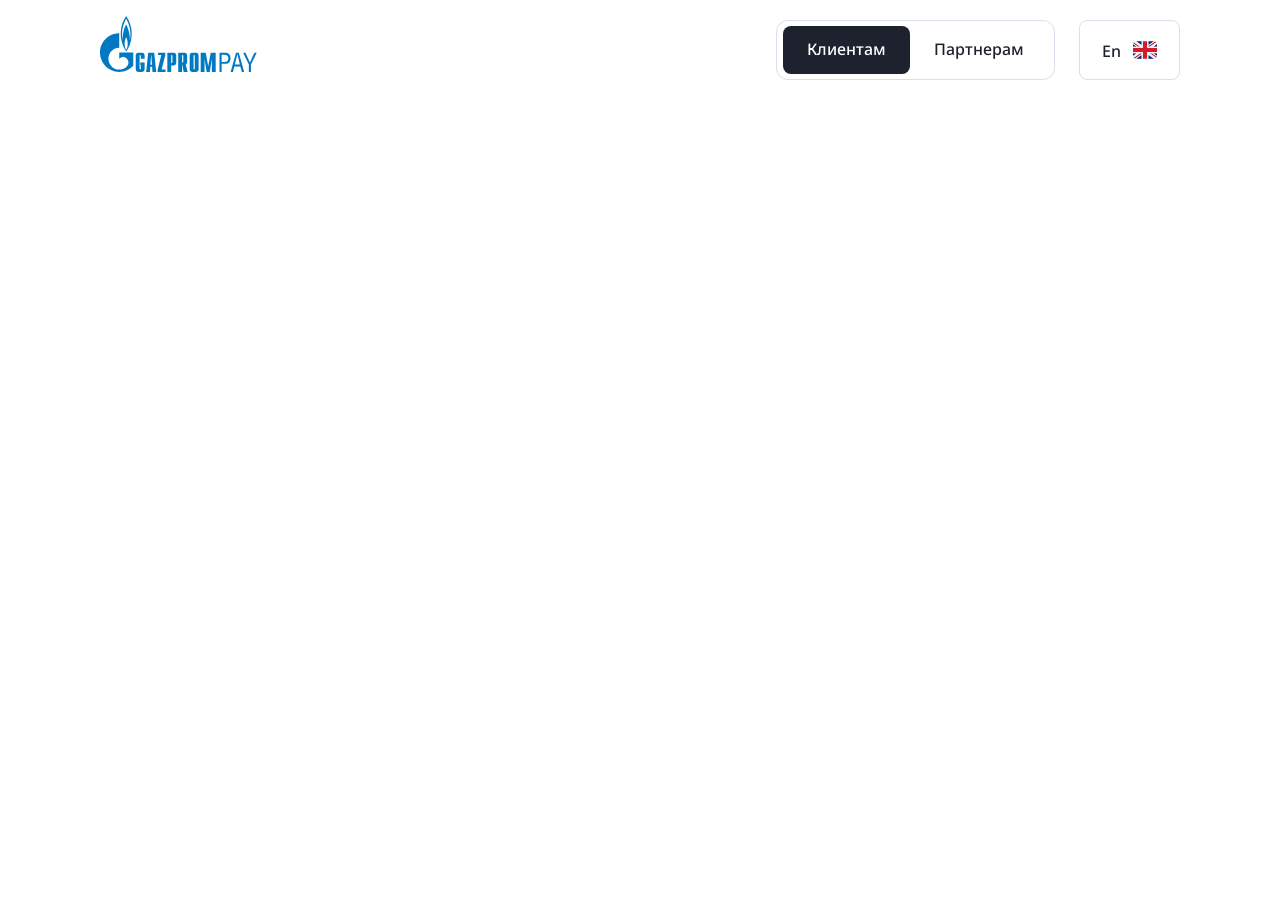
==== index.html @ 452b6adc "Добавлена страница index.html" ====
<!DOCTYPE html>
<html lang="ru">

<head>
  <meta charset="UTF-8">
  <meta name="viewport" content="width=device-width, initial-scale=1.0">
  <meta http-equiv="X-UA-Compatible" content="ie=edge">
  <link rel="stylesheet" href="css/style.css">
  <title>Страница перехода</title>
</head>
<body>
  <header class="header">
    <div class="container">
      <div class="header__wrapper">
        <a class="header__logo-link" href="#" aria-label="Ссылка на главную страницу">
          <svg width="157" height="68" viewBox="0 0 157 68" fill="none" xmlns="http://www.w3.org/2000/svg">
            <path
              d="M121.624 55.9659H119.508V36.8105H124.792C128.254 36.8105 130.529 38.4332 130.529 42.2121C130.529 46.681 127.835 47.8524 124.396 47.8524H121.62V55.9696L121.624 55.9659ZM121.624 45.935H123.684C126.59 45.935 128.335 45.4836 128.335 42.2084C128.335 39.4964 126.827 38.7242 124.292 38.7242H121.624V45.935Z"
              fill="#0079C2" />
            <path
              d="M136.031 36.8105H138.833L144.173 55.9659H141.846L140.341 50.4599H134.341L132.941 55.9659H130.613L136.031 36.8105ZM137.406 38.3549H137.354L134.845 48.5462H139.867L137.41 38.3549H137.406Z"
              fill="#0079C2" />
            <path
              d="M145.47 36.8105L149.91 46.4125L154.375 36.8105H156.702L150.966 48.5425V55.9659H148.853V48.5425L143.143 36.8105H145.47Z"
              fill="#0079C2" />
            <path
              d="M30.74 10.113C29.5616 4.9166 26.6043 0.690114 26.1966 0C25.5555 0.96989 23.1949 4.70024 21.9979 8.84092C20.6897 13.4554 20.497 17.5513 20.9491 21.5838C21.3975 25.6163 23.0911 29.757 23.0911 29.757C23.9916 31.9355 25.3406 34.2632 26.2189 35.4085C27.5048 33.7261 30.4621 28.7013 31.3812 22.1433C31.8926 18.4988 31.9148 15.3093 30.74 10.1092V10.113ZM26.1966 34.114C25.6185 33.0136 24.718 30.9208 24.6328 27.6866C24.6105 24.5606 25.852 21.8859 26.2152 21.3264C26.5376 21.8859 27.6086 24.2174 27.7346 27.4069C27.8198 30.5329 26.7933 32.9912 26.1929 34.114H26.1966ZM30.3917 18.9315C30.3472 20.9123 30.1137 23.0051 29.8136 24.2584C29.921 22.1023 29.6653 19.0621 29.1725 16.6896C28.6796 14.3171 27.2862 10.3517 26.1744 8.51638C25.1479 10.2622 23.8805 13.6941 23.2171 16.6672C22.5501 19.644 22.5315 23.2438 22.5315 24.3256C22.3574 23.4154 21.9127 20.17 22.0387 16.9059C22.1424 14.2126 22.765 11.4484 23.1097 10.1764C24.4141 5.92752 25.8965 3.21183 26.1744 2.77911C26.4523 3.21183 28.3164 6.55422 29.2836 10.0682C30.2435 13.5822 30.4399 16.947 30.3954 18.9315"
              fill="#0079C2" />
            <path
              d="M28.198 36.6209H19.2335V42.679C19.2335 42.679 19.2483 42.6603 19.2557 42.6529C21.3681 40.5266 24.7923 40.5266 26.9083 42.6529C29.0207 44.7792 29.0207 48.2297 26.9083 50.356C26.9009 50.3635 26.8898 50.371 26.8824 50.3821C26.8824 50.3821 26.8602 50.4008 26.8527 50.412C24.7478 52.5196 21.9943 53.5716 19.2409 53.5716C16.4874 53.5716 13.708 52.5084 11.5994 50.3859C7.88239 46.6443 7.44139 40.8511 10.2764 36.6209C10.6581 36.0502 11.0991 35.5055 11.5994 35.0019C13.708 32.8794 16.4763 31.8162 19.2409 31.8162V17.2529C8.61245 17.2529 0 25.926 0 36.6246C0 47.3233 8.61615 55.9926 19.2409 55.9926C24.7812 55.9926 29.773 53.635 33.2861 49.8599V36.6209H28.2091H28.198Z"
              fill="#0079C2" />
            <path
              d="M44.6378 52.5388C44.6378 53.893 44.4711 55.9969 41.7806 55.9969H38.5936C35.8994 55.9969 35.7363 53.893 35.7363 52.5388V40.0869C35.7363 38.7328 35.8994 36.6289 38.5936 36.6289H41.7806C44.4748 36.6289 44.6378 38.7328 44.6378 40.0869V42.825H40.7911V39.6654C40.7911 39.3334 40.5428 39.0275 40.1871 39.0275C39.9684 39.0275 39.583 39.1655 39.583 39.6654V52.8746C39.583 53.3707 39.9684 53.5125 40.1871 53.5125C40.5428 53.5125 40.7911 53.2066 40.7911 52.8746V48.6332H40.213V46.5031H44.6378V52.5351V52.5388Z"
              fill="#0079C2" />
            <path
              d="M50.4373 48.719L51.097 39.0387H51.3156L51.9753 48.719H50.4373ZM46.1756 55.9969H49.9407L50.2965 50.849H52.1087L52.4681 55.9969H56.2333L54.2247 36.6289H48.1768L46.1719 55.9969H46.1756Z"
              fill="#0079C2" />
            <path
              d="M57.666 53.5608L61.3496 39.0385H58.0514V36.625H65.3075V39.0348L61.6239 53.5123H65.5299V55.9967H57.666V53.5608Z"
              fill="#0079C2" />
            <path
              d="M71.194 46.9947V39.0304H71.6905C72.1019 39.0304 72.4058 39.3886 72.4058 40.0003V46.0286C72.4058 46.6366 72.1056 46.9985 71.6905 46.9985H71.194V46.9947ZM67.3436 55.9961H71.194V49.412H73.3915C76.0857 49.412 76.2488 47.3081 76.2488 45.954V40.0899C76.2488 38.732 76.0857 36.6318 73.3915 36.6318H67.3398V55.9998L67.3436 55.9961Z"
              fill="#0079C2" />
            <path
              d="M82.0809 46.4134V39.0273H82.5775C82.9888 39.0273 83.2927 39.3855 83.2927 39.9972V45.4473C83.2927 46.0553 82.9888 46.4134 82.5775 46.4134H82.0809ZM87.6323 55.9967L85.7349 48.4427C87.1097 47.8907 87.1357 46.6149 87.1357 46.0889V40.083C87.1357 38.7252 86.9726 36.625 84.2784 36.625H78.2305V55.993H82.0772V48.827H82.3514L83.6707 55.993H87.6286L87.6323 55.9967Z"
              fill="#0079C2" />
            <path
              d="M94.7655 52.8744C94.7655 53.2064 94.5173 53.5086 94.1615 53.5086C93.9429 53.5086 93.5574 53.3705 93.5574 52.8744V39.6652C93.5574 39.1654 93.9429 39.0273 94.1615 39.0273C94.5173 39.0273 94.7655 39.3332 94.7655 39.6652V52.8744ZM89.707 52.5349C89.707 53.8891 89.8738 55.993 92.568 55.993H95.755C98.4492 55.993 98.6123 53.8891 98.6123 52.5349V40.083C98.6123 38.7289 98.4492 36.625 95.755 36.625H92.568C89.8738 36.625 89.707 38.7289 89.707 40.083V52.5349Z"
              fill="#0079C2" />
            <path
              d="M110.693 36.625H115.696V55.9967H111.85V43.847H111.712L109.734 55.9967H106.654L104.675 43.847H104.538V55.9967H100.688V36.625H105.69L108.192 50.2408L110.693 36.625Z"
              fill="#0079C2" />
          </svg>
        </a>
        <div class="header__links">
          <a class="btn" href="./clients.html">
            Клиентам
          </a>
          <a class="btn btn--white" href="./parters.html">
            Партнерам
          </a>
        </div>
        <a class="btn btn--white header__btn" href="#" aria-label="Ссылка на английскую версию сайта">
            <span class="header__btn-text">En</span>
            <svg width="24" height="24" viewBox="0 0 24 24" fill="none" xmlns="http://www.w3.org/2000/svg">
  <path
    d="M0 6.03937V8.66671H3.752L0 6.03937ZM3.10933 20.6667H8.66667V16.7754L3.10933 20.6667ZM15.3333 16.776V20.6667H20.89L15.3333 16.776ZM0 15.3334V17.9607L3.75333 15.3334H0ZM20.8913 3.33337H15.3333V7.22471L20.8913 3.33337ZM24 17.9614V15.3334H20.246L24 17.9614ZM24 8.66671V6.03937L20.2473 8.66671H24ZM8.66667 3.33337H3.10933L8.66667 7.22471V3.33337Z"
    fill="#00247D" />
  <path
    d="M16.76 15.3334L23.2347 19.8674C23.5509 19.5416 23.7781 19.1401 23.8947 18.7014L19.0847 15.3334H16.76ZM8.66667 15.3334H7.23934L0.765342 19.8667C1.11268 20.22 1.55801 20.4727 2.05734 20.59L8.66667 15.962V15.3334ZM15.3333 8.6667H16.7607L23.2347 4.13337C22.8814 3.77488 22.4336 3.52405 21.9433 3.41003L15.3333 8.03803V8.6667ZM7.23934 8.6667L0.765342 4.13337C0.449311 4.45935 0.221885 4.86073 0.104675 5.29937L4.91468 8.6667H7.23934Z"
    fill="#CF1B2B" />
  <path
    d="M24 14H14V20.6667H15.3333V16.776L20.89 20.6667H21.3333C21.6875 20.6668 22.0381 20.5961 22.3646 20.4588C22.6911 20.3216 22.9869 20.1205 23.2347 19.8674L16.76 15.3334H19.0847L23.8947 18.7014C23.9567 18.4767 24 18.244 24 18V17.9614L20.246 15.3334H24V14ZM0 14V15.3334H3.75333L0 17.9607V18C0 18.7274 0.292667 19.3854 0.765333 19.8667L7.23933 15.3334H8.66667V15.962L2.05733 20.5894C2.25333 20.636 2.456 20.6667 2.66667 20.6667H3.10933L8.66667 16.7754V20.6667H10V14H0ZM24 6.00004C24.0004 5.30136 23.7254 4.63068 23.2347 4.13337L16.7607 8.66671H15.3333V8.03804L21.9433 3.41004C21.7436 3.36106 21.5389 3.33533 21.3333 3.33337H20.8913L15.3333 7.22471V3.33337H14V10H24V8.66671H20.2473L24 6.03937V6.00004ZM8.66667 3.33337V7.22471L3.10933 3.33337H2.66667C2.31242 3.33322 1.96171 3.40392 1.63519 3.5413C1.30866 3.67869 1.01291 3.88 0.765333 4.13337L7.23933 8.66671H4.91467L0.104667 5.29937C0.0385201 5.52718 0.00331561 5.76285 0 6.00004L0 6.03937L3.752 8.66671H0V10H10V3.33337H8.66667Z"
    fill="#EEEEEE" />
  <path d="M14 10V3.33337H10V10H0V14H10V20.6667H14V14H24V10H14Z" fill="#CF1B2B" />
          </svg>
        </a>
      </div>
    </div>
  </header>
</body>
</html>
---- css/style.css ----
/* Global */
/* ------------------------------------ */
@import "global/fonts.css";
@import "global/reboot.css";
@import "global/container.css";
@import "global/visually-hidden.css";

/* Blocks */
/* ------------------------------------ */
@import "blocks/btn.css";
@import "blocks/header.css";
@import "blocks/hero.css";
@import "blocks/advantages.css";
@import "blocks/card-advantages.css";
@import "blocks/footer.css";
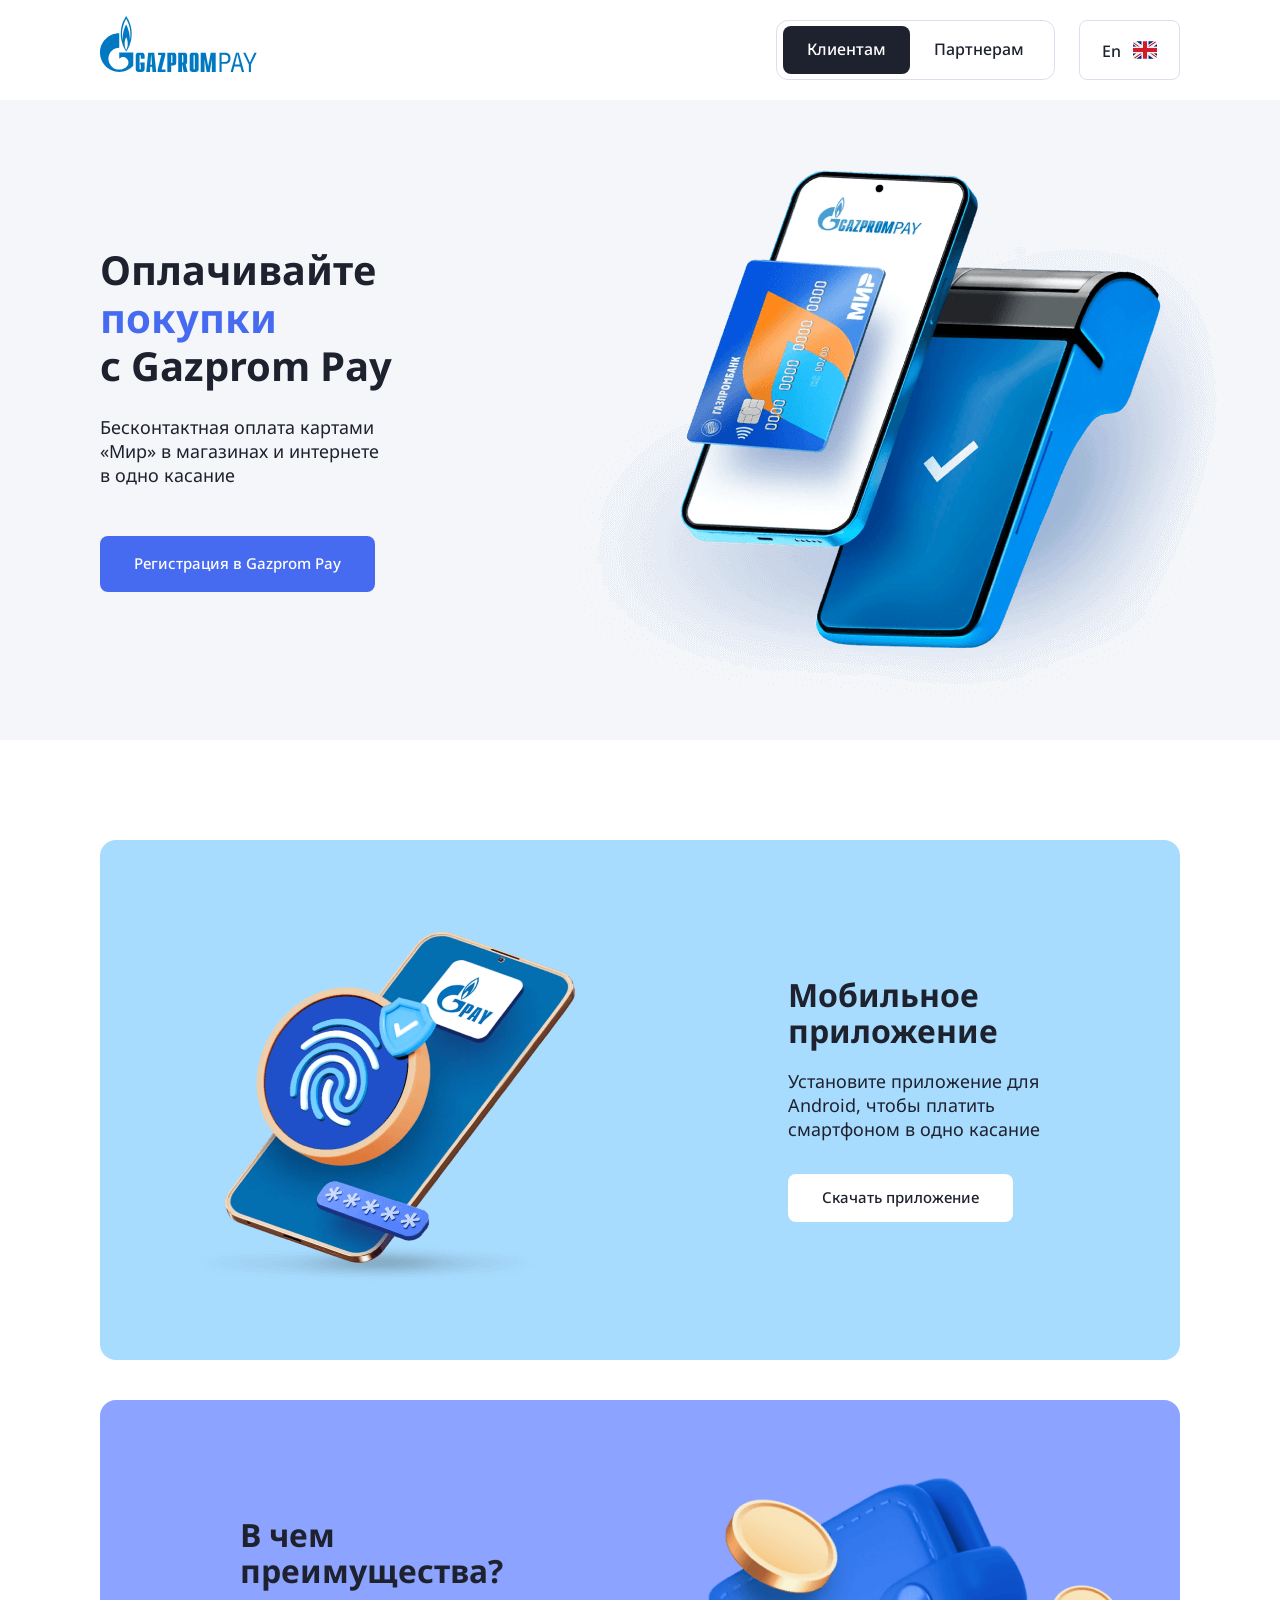
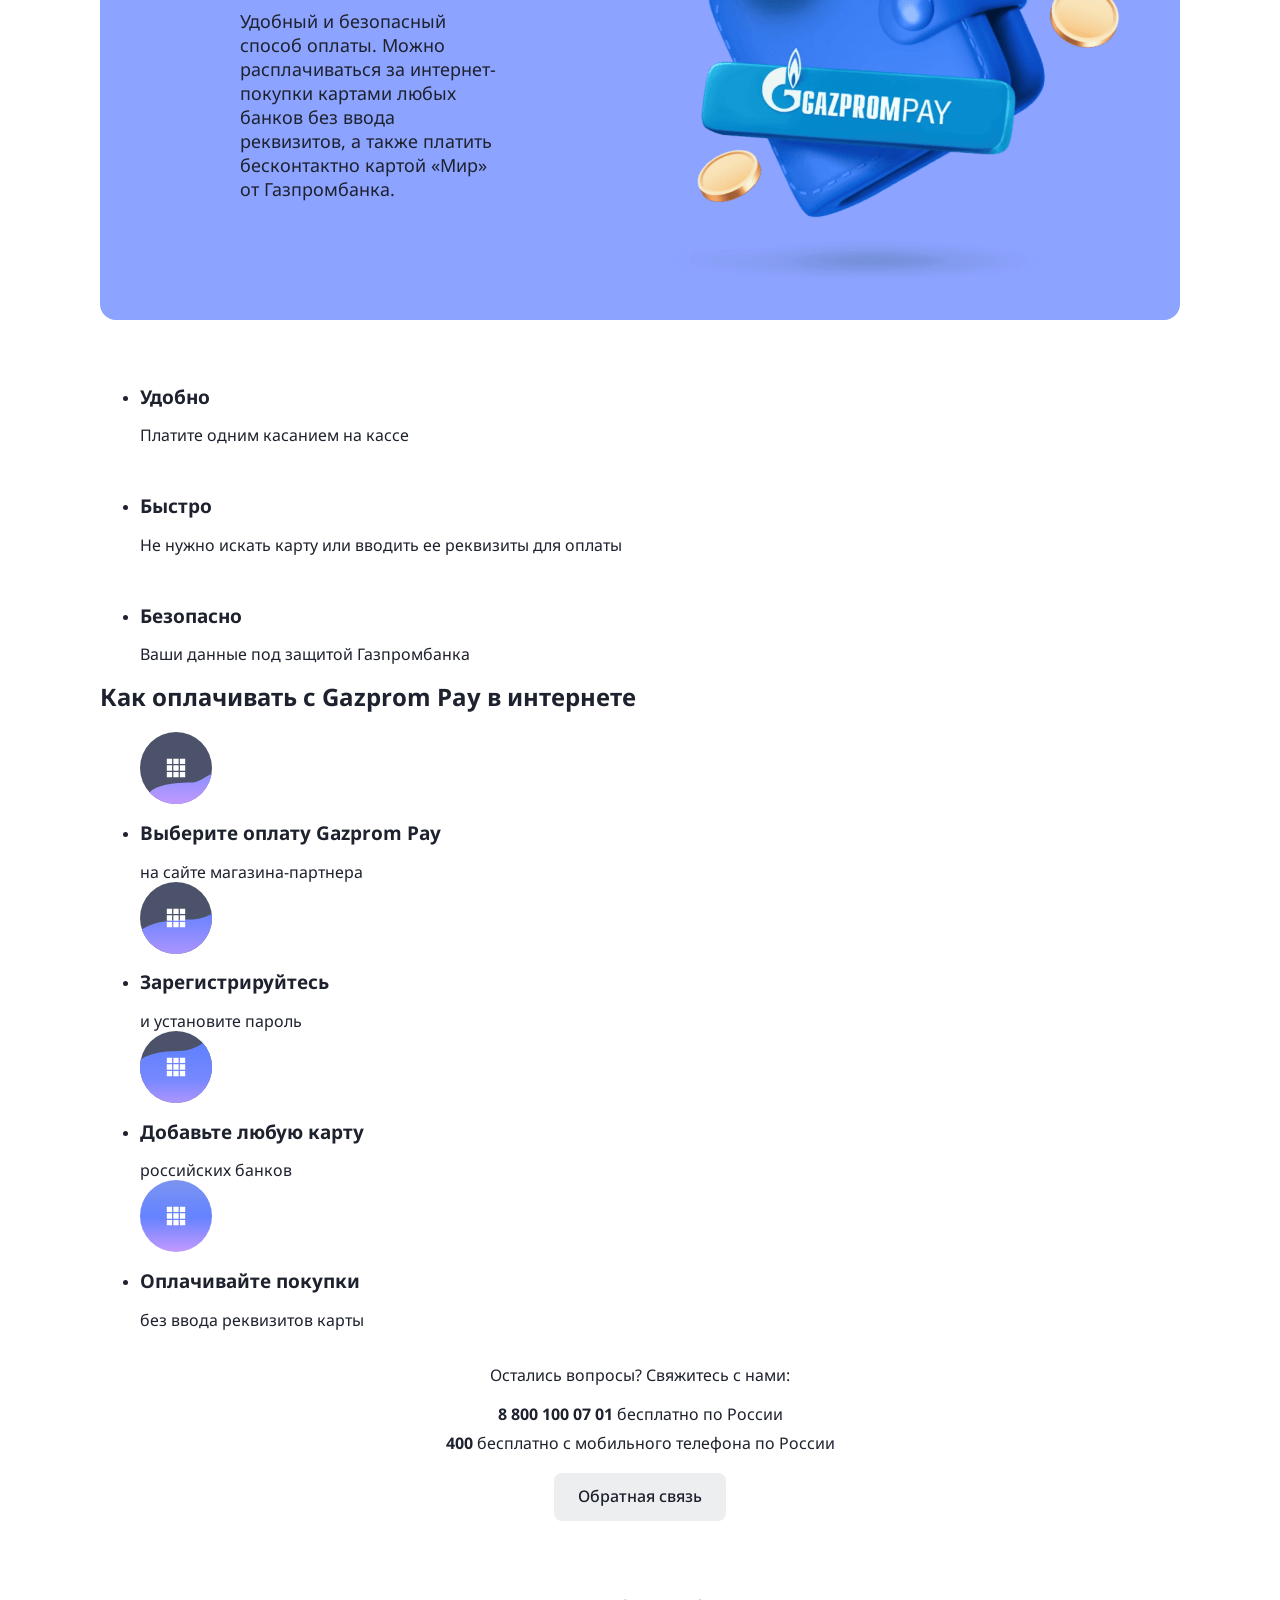
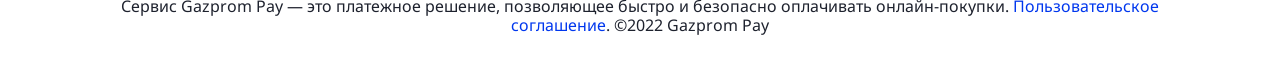
==== commit 8cf0746a: "Переименован clients в index временно. добавлена размертка блоков привелегии и оплата" ====
--- a/index.html
+++ b/index.html
@@ -1,82 +1,245 @@
-<!DOCTYPE html>
-<html lang="ru">
-
-<head>
-  <meta charset="UTF-8">
-  <meta name="viewport" content="width=device-width, initial-scale=1.0">
-  <meta http-equiv="X-UA-Compatible" content="ie=edge">
-  <link rel="stylesheet" href="css/style.css">
-  <title>Страница перехода</title>
-</head>
-<body>
-  <header class="header">
-    <div class="container">
-      <div class="header__wrapper">
-        <a class="header__logo-link" href="#" aria-label="Ссылка на главную страницу">
-          <svg width="157" height="68" viewBox="0 0 157 68" fill="none" xmlns="http://www.w3.org/2000/svg">
-            <path
-              d="M121.624 55.9659H119.508V36.8105H124.792C128.254 36.8105 130.529 38.4332 130.529 42.2121C130.529 46.681 127.835 47.8524 124.396 47.8524H121.62V55.9696L121.624 55.9659ZM121.624 45.935H123.684C126.59 45.935 128.335 45.4836 128.335 42.2084C128.335 39.4964 126.827 38.7242 124.292 38.7242H121.624V45.935Z"
-              fill="#0079C2" />
-            <path
-              d="M136.031 36.8105H138.833L144.173 55.9659H141.846L140.341 50.4599H134.341L132.941 55.9659H130.613L136.031 36.8105ZM137.406 38.3549H137.354L134.845 48.5462H139.867L137.41 38.3549H137.406Z"
-              fill="#0079C2" />
-            <path
-              d="M145.47 36.8105L149.91 46.4125L154.375 36.8105H156.702L150.966 48.5425V55.9659H148.853V48.5425L143.143 36.8105H145.47Z"
-              fill="#0079C2" />
-            <path
-              d="M30.74 10.113C29.5616 4.9166 26.6043 0.690114 26.1966 0C25.5555 0.96989 23.1949 4.70024 21.9979 8.84092C20.6897 13.4554 20.497 17.5513 20.9491 21.5838C21.3975 25.6163 23.0911 29.757 23.0911 29.757C23.9916 31.9355 25.3406 34.2632 26.2189 35.4085C27.5048 33.7261 30.4621 28.7013 31.3812 22.1433C31.8926 18.4988 31.9148 15.3093 30.74 10.1092V10.113ZM26.1966 34.114C25.6185 33.0136 24.718 30.9208 24.6328 27.6866C24.6105 24.5606 25.852 21.8859 26.2152 21.3264C26.5376 21.8859 27.6086 24.2174 27.7346 27.4069C27.8198 30.5329 26.7933 32.9912 26.1929 34.114H26.1966ZM30.3917 18.9315C30.3472 20.9123 30.1137 23.0051 29.8136 24.2584C29.921 22.1023 29.6653 19.0621 29.1725 16.6896C28.6796 14.3171 27.2862 10.3517 26.1744 8.51638C25.1479 10.2622 23.8805 13.6941 23.2171 16.6672C22.5501 19.644 22.5315 23.2438 22.5315 24.3256C22.3574 23.4154 21.9127 20.17 22.0387 16.9059C22.1424 14.2126 22.765 11.4484 23.1097 10.1764C24.4141 5.92752 25.8965 3.21183 26.1744 2.77911C26.4523 3.21183 28.3164 6.55422 29.2836 10.0682C30.2435 13.5822 30.4399 16.947 30.3954 18.9315"
-              fill="#0079C2" />
-            <path
-              d="M28.198 36.6209H19.2335V42.679C19.2335 42.679 19.2483 42.6603 19.2557 42.6529C21.3681 40.5266 24.7923 40.5266 26.9083 42.6529C29.0207 44.7792 29.0207 48.2297 26.9083 50.356C26.9009 50.3635 26.8898 50.371 26.8824 50.3821C26.8824 50.3821 26.8602 50.4008 26.8527 50.412C24.7478 52.5196 21.9943 53.5716 19.2409 53.5716C16.4874 53.5716 13.708 52.5084 11.5994 50.3859C7.88239 46.6443 7.44139 40.8511 10.2764 36.6209C10.6581 36.0502 11.0991 35.5055 11.5994 35.0019C13.708 32.8794 16.4763 31.8162 19.2409 31.8162V17.2529C8.61245 17.2529 0 25.926 0 36.6246C0 47.3233 8.61615 55.9926 19.2409 55.9926C24.7812 55.9926 29.773 53.635 33.2861 49.8599V36.6209H28.2091H28.198Z"
-              fill="#0079C2" />
-            <path
-              d="M44.6378 52.5388C44.6378 53.893 44.4711 55.9969 41.7806 55.9969H38.5936C35.8994 55.9969 35.7363 53.893 35.7363 52.5388V40.0869C35.7363 38.7328 35.8994 36.6289 38.5936 36.6289H41.7806C44.4748 36.6289 44.6378 38.7328 44.6378 40.0869V42.825H40.7911V39.6654C40.7911 39.3334 40.5428 39.0275 40.1871 39.0275C39.9684 39.0275 39.583 39.1655 39.583 39.6654V52.8746C39.583 53.3707 39.9684 53.5125 40.1871 53.5125C40.5428 53.5125 40.7911 53.2066 40.7911 52.8746V48.6332H40.213V46.5031H44.6378V52.5351V52.5388Z"
-              fill="#0079C2" />
-            <path
-              d="M50.4373 48.719L51.097 39.0387H51.3156L51.9753 48.719H50.4373ZM46.1756 55.9969H49.9407L50.2965 50.849H52.1087L52.4681 55.9969H56.2333L54.2247 36.6289H48.1768L46.1719 55.9969H46.1756Z"
-              fill="#0079C2" />
-            <path
-              d="M57.666 53.5608L61.3496 39.0385H58.0514V36.625H65.3075V39.0348L61.6239 53.5123H65.5299V55.9967H57.666V53.5608Z"
-              fill="#0079C2" />
-            <path
-              d="M71.194 46.9947V39.0304H71.6905C72.1019 39.0304 72.4058 39.3886 72.4058 40.0003V46.0286C72.4058 46.6366 72.1056 46.9985 71.6905 46.9985H71.194V46.9947ZM67.3436 55.9961H71.194V49.412H73.3915C76.0857 49.412 76.2488 47.3081 76.2488 45.954V40.0899C76.2488 38.732 76.0857 36.6318 73.3915 36.6318H67.3398V55.9998L67.3436 55.9961Z"
-              fill="#0079C2" />
-            <path
-              d="M82.0809 46.4134V39.0273H82.5775C82.9888 39.0273 83.2927 39.3855 83.2927 39.9972V45.4473C83.2927 46.0553 82.9888 46.4134 82.5775 46.4134H82.0809ZM87.6323 55.9967L85.7349 48.4427C87.1097 47.8907 87.1357 46.6149 87.1357 46.0889V40.083C87.1357 38.7252 86.9726 36.625 84.2784 36.625H78.2305V55.993H82.0772V48.827H82.3514L83.6707 55.993H87.6286L87.6323 55.9967Z"
-              fill="#0079C2" />
-            <path
-              d="M94.7655 52.8744C94.7655 53.2064 94.5173 53.5086 94.1615 53.5086C93.9429 53.5086 93.5574 53.3705 93.5574 52.8744V39.6652C93.5574 39.1654 93.9429 39.0273 94.1615 39.0273C94.5173 39.0273 94.7655 39.3332 94.7655 39.6652V52.8744ZM89.707 52.5349C89.707 53.8891 89.8738 55.993 92.568 55.993H95.755C98.4492 55.993 98.6123 53.8891 98.6123 52.5349V40.083C98.6123 38.7289 98.4492 36.625 95.755 36.625H92.568C89.8738 36.625 89.707 38.7289 89.707 40.083V52.5349Z"
-              fill="#0079C2" />
-            <path
-              d="M110.693 36.625H115.696V55.9967H111.85V43.847H111.712L109.734 55.9967H106.654L104.675 43.847H104.538V55.9967H100.688V36.625H105.69L108.192 50.2408L110.693 36.625Z"
-              fill="#0079C2" />
-          </svg>
-        </a>
-        <div class="header__links">
-          <a class="btn" href="./clients.html">
-            Клиентам
-          </a>
-          <a class="btn btn--white" href="./parters.html">
-            Партнерам
-          </a>
-        </div>
-        <a class="btn btn--white header__btn" href="#" aria-label="Ссылка на английскую версию сайта">
-            <span class="header__btn-text">En</span>
-            <svg width="24" height="24" viewBox="0 0 24 24" fill="none" xmlns="http://www.w3.org/2000/svg">
-  <path
-    d="M0 6.03937V8.66671H3.752L0 6.03937ZM3.10933 20.6667H8.66667V16.7754L3.10933 20.6667ZM15.3333 16.776V20.6667H20.89L15.3333 16.776ZM0 15.3334V17.9607L3.75333 15.3334H0ZM20.8913 3.33337H15.3333V7.22471L20.8913 3.33337ZM24 17.9614V15.3334H20.246L24 17.9614ZM24 8.66671V6.03937L20.2473 8.66671H24ZM8.66667 3.33337H3.10933L8.66667 7.22471V3.33337Z"
-    fill="#00247D" />
-  <path
-    d="M16.76 15.3334L23.2347 19.8674C23.5509 19.5416 23.7781 19.1401 23.8947 18.7014L19.0847 15.3334H16.76ZM8.66667 15.3334H7.23934L0.765342 19.8667C1.11268 20.22 1.55801 20.4727 2.05734 20.59L8.66667 15.962V15.3334ZM15.3333 8.6667H16.7607L23.2347 4.13337C22.8814 3.77488 22.4336 3.52405 21.9433 3.41003L15.3333 8.03803V8.6667ZM7.23934 8.6667L0.765342 4.13337C0.449311 4.45935 0.221885 4.86073 0.104675 5.29937L4.91468 8.6667H7.23934Z"
-    fill="#CF1B2B" />
-  <path
-    d="M24 14H14V20.6667H15.3333V16.776L20.89 20.6667H21.3333C21.6875 20.6668 22.0381 20.5961 22.3646 20.4588C22.6911 20.3216 22.9869 20.1205 23.2347 19.8674L16.76 15.3334H19.0847L23.8947 18.7014C23.9567 18.4767 24 18.244 24 18V17.9614L20.246 15.3334H24V14ZM0 14V15.3334H3.75333L0 17.9607V18C0 18.7274 0.292667 19.3854 0.765333 19.8667L7.23933 15.3334H8.66667V15.962L2.05733 20.5894C2.25333 20.636 2.456 20.6667 2.66667 20.6667H3.10933L8.66667 16.7754V20.6667H10V14H0ZM24 6.00004C24.0004 5.30136 23.7254 4.63068 23.2347 4.13337L16.7607 8.66671H15.3333V8.03804L21.9433 3.41004C21.7436 3.36106 21.5389 3.33533 21.3333 3.33337H20.8913L15.3333 7.22471V3.33337H14V10H24V8.66671H20.2473L24 6.03937V6.00004ZM8.66667 3.33337V7.22471L3.10933 3.33337H2.66667C2.31242 3.33322 1.96171 3.40392 1.63519 3.5413C1.30866 3.67869 1.01291 3.88 0.765333 4.13337L7.23933 8.66671H4.91467L0.104667 5.29937C0.0385201 5.52718 0.00331561 5.76285 0 6.00004L0 6.03937L3.752 8.66671H0V10H10V3.33337H8.66667Z"
-    fill="#EEEEEE" />
-  <path d="M14 10V3.33337H10V10H0V14H10V20.6667H14V14H24V10H14Z" fill="#CF1B2B" />
-          </svg>
-        </a>
-      </div>
-    </div>
-  </header>
-</body>
+<!DOCTYPE html>
+<html lang="ru">
+
+<head>
+  <meta charset="UTF-8">
+  <meta name="viewport" content="width=device-width, initial-scale=1.0">
+  <meta http-equiv="X-UA-Compatible" content="ie=edge">
+  <link rel="stylesheet" href="css/style.css">
+  <title>Gazprom Pay</title>
+</head>
+
+<body>
+  <header class="header">
+    <div class="container">
+      <div class="header__wrapper">
+        <a class="header__logo-link" href="#" aria-label="Ссылка на главную страницу">
+          <svg width="157" height="68" viewBox="0 0 157 68" fill="none" xmlns="http://www.w3.org/2000/svg">
+            <path
+              d="M121.624 55.9659H119.508V36.8105H124.792C128.254 36.8105 130.529 38.4332 130.529 42.2121C130.529 46.681 127.835 47.8524 124.396 47.8524H121.62V55.9696L121.624 55.9659ZM121.624 45.935H123.684C126.59 45.935 128.335 45.4836 128.335 42.2084C128.335 39.4964 126.827 38.7242 124.292 38.7242H121.624V45.935Z"
+              fill="#0079C2" />
+            <path
+              d="M136.031 36.8105H138.833L144.173 55.9659H141.846L140.341 50.4599H134.341L132.941 55.9659H130.613L136.031 36.8105ZM137.406 38.3549H137.354L134.845 48.5462H139.867L137.41 38.3549H137.406Z"
+              fill="#0079C2" />
+            <path
+              d="M145.47 36.8105L149.91 46.4125L154.375 36.8105H156.702L150.966 48.5425V55.9659H148.853V48.5425L143.143 36.8105H145.47Z"
+              fill="#0079C2" />
+            <path
+              d="M30.74 10.113C29.5616 4.9166 26.6043 0.690114 26.1966 0C25.5555 0.96989 23.1949 4.70024 21.9979 8.84092C20.6897 13.4554 20.497 17.5513 20.9491 21.5838C21.3975 25.6163 23.0911 29.757 23.0911 29.757C23.9916 31.9355 25.3406 34.2632 26.2189 35.4085C27.5048 33.7261 30.4621 28.7013 31.3812 22.1433C31.8926 18.4988 31.9148 15.3093 30.74 10.1092V10.113ZM26.1966 34.114C25.6185 33.0136 24.718 30.9208 24.6328 27.6866C24.6105 24.5606 25.852 21.8859 26.2152 21.3264C26.5376 21.8859 27.6086 24.2174 27.7346 27.4069C27.8198 30.5329 26.7933 32.9912 26.1929 34.114H26.1966ZM30.3917 18.9315C30.3472 20.9123 30.1137 23.0051 29.8136 24.2584C29.921 22.1023 29.6653 19.0621 29.1725 16.6896C28.6796 14.3171 27.2862 10.3517 26.1744 8.51638C25.1479 10.2622 23.8805 13.6941 23.2171 16.6672C22.5501 19.644 22.5315 23.2438 22.5315 24.3256C22.3574 23.4154 21.9127 20.17 22.0387 16.9059C22.1424 14.2126 22.765 11.4484 23.1097 10.1764C24.4141 5.92752 25.8965 3.21183 26.1744 2.77911C26.4523 3.21183 28.3164 6.55422 29.2836 10.0682C30.2435 13.5822 30.4399 16.947 30.3954 18.9315"
+              fill="#0079C2" />
+            <path
+              d="M28.198 36.6209H19.2335V42.679C19.2335 42.679 19.2483 42.6603 19.2557 42.6529C21.3681 40.5266 24.7923 40.5266 26.9083 42.6529C29.0207 44.7792 29.0207 48.2297 26.9083 50.356C26.9009 50.3635 26.8898 50.371 26.8824 50.3821C26.8824 50.3821 26.8602 50.4008 26.8527 50.412C24.7478 52.5196 21.9943 53.5716 19.2409 53.5716C16.4874 53.5716 13.708 52.5084 11.5994 50.3859C7.88239 46.6443 7.44139 40.8511 10.2764 36.6209C10.6581 36.0502 11.0991 35.5055 11.5994 35.0019C13.708 32.8794 16.4763 31.8162 19.2409 31.8162V17.2529C8.61245 17.2529 0 25.926 0 36.6246C0 47.3233 8.61615 55.9926 19.2409 55.9926C24.7812 55.9926 29.773 53.635 33.2861 49.8599V36.6209H28.2091H28.198Z"
+              fill="#0079C2" />
+            <path
+              d="M44.6378 52.5388C44.6378 53.893 44.4711 55.9969 41.7806 55.9969H38.5936C35.8994 55.9969 35.7363 53.893 35.7363 52.5388V40.0869C35.7363 38.7328 35.8994 36.6289 38.5936 36.6289H41.7806C44.4748 36.6289 44.6378 38.7328 44.6378 40.0869V42.825H40.7911V39.6654C40.7911 39.3334 40.5428 39.0275 40.1871 39.0275C39.9684 39.0275 39.583 39.1655 39.583 39.6654V52.8746C39.583 53.3707 39.9684 53.5125 40.1871 53.5125C40.5428 53.5125 40.7911 53.2066 40.7911 52.8746V48.6332H40.213V46.5031H44.6378V52.5351V52.5388Z"
+              fill="#0079C2" />
+            <path
+              d="M50.4373 48.719L51.097 39.0387H51.3156L51.9753 48.719H50.4373ZM46.1756 55.9969H49.9407L50.2965 50.849H52.1087L52.4681 55.9969H56.2333L54.2247 36.6289H48.1768L46.1719 55.9969H46.1756Z"
+              fill="#0079C2" />
+            <path
+              d="M57.666 53.5608L61.3496 39.0385H58.0514V36.625H65.3075V39.0348L61.6239 53.5123H65.5299V55.9967H57.666V53.5608Z"
+              fill="#0079C2" />
+            <path
+              d="M71.194 46.9947V39.0304H71.6905C72.1019 39.0304 72.4058 39.3886 72.4058 40.0003V46.0286C72.4058 46.6366 72.1056 46.9985 71.6905 46.9985H71.194V46.9947ZM67.3436 55.9961H71.194V49.412H73.3915C76.0857 49.412 76.2488 47.3081 76.2488 45.954V40.0899C76.2488 38.732 76.0857 36.6318 73.3915 36.6318H67.3398V55.9998L67.3436 55.9961Z"
+              fill="#0079C2" />
+            <path
+              d="M82.0809 46.4134V39.0273H82.5775C82.9888 39.0273 83.2927 39.3855 83.2927 39.9972V45.4473C83.2927 46.0553 82.9888 46.4134 82.5775 46.4134H82.0809ZM87.6323 55.9967L85.7349 48.4427C87.1097 47.8907 87.1357 46.6149 87.1357 46.0889V40.083C87.1357 38.7252 86.9726 36.625 84.2784 36.625H78.2305V55.993H82.0772V48.827H82.3514L83.6707 55.993H87.6286L87.6323 55.9967Z"
+              fill="#0079C2" />
+            <path
+              d="M94.7655 52.8744C94.7655 53.2064 94.5173 53.5086 94.1615 53.5086C93.9429 53.5086 93.5574 53.3705 93.5574 52.8744V39.6652C93.5574 39.1654 93.9429 39.0273 94.1615 39.0273C94.5173 39.0273 94.7655 39.3332 94.7655 39.6652V52.8744ZM89.707 52.5349C89.707 53.8891 89.8738 55.993 92.568 55.993H95.755C98.4492 55.993 98.6123 53.8891 98.6123 52.5349V40.083C98.6123 38.7289 98.4492 36.625 95.755 36.625H92.568C89.8738 36.625 89.707 38.7289 89.707 40.083V52.5349Z"
+              fill="#0079C2" />
+            <path
+              d="M110.693 36.625H115.696V55.9967H111.85V43.847H111.712L109.734 55.9967H106.654L104.675 43.847H104.538V55.9967H100.688V36.625H105.69L108.192 50.2408L110.693 36.625Z"
+              fill="#0079C2" />
+          </svg>
+        </a>
+        <div class="header__links">
+          <a class="btn" href="#">
+            Клиентам
+          </a>
+          <a class="btn btn--white" href="#">
+            Партнерам
+          </a>
+        </div>
+        <a class="btn btn--white header__btn" href="#" aria-label="Ссылка на английскую версию сайта">
+            <span class="header__btn-text">En</span>
+            <svg width="24" height="24" viewBox="0 0 24 24" fill="none" xmlns="http://www.w3.org/2000/svg">
+  <path
+    d="M0 6.03937V8.66671H3.752L0 6.03937ZM3.10933 20.6667H8.66667V16.7754L3.10933 20.6667ZM15.3333 16.776V20.6667H20.89L15.3333 16.776ZM0 15.3334V17.9607L3.75333 15.3334H0ZM20.8913 3.33337H15.3333V7.22471L20.8913 3.33337ZM24 17.9614V15.3334H20.246L24 17.9614ZM24 8.66671V6.03937L20.2473 8.66671H24ZM8.66667 3.33337H3.10933L8.66667 7.22471V3.33337Z"
+    fill="#00247D" />
+  <path
+    d="M16.76 15.3334L23.2347 19.8674C23.5509 19.5416 23.7781 19.1401 23.8947 18.7014L19.0847 15.3334H16.76ZM8.66667 15.3334H7.23934L0.765342 19.8667C1.11268 20.22 1.55801 20.4727 2.05734 20.59L8.66667 15.962V15.3334ZM15.3333 8.6667H16.7607L23.2347 4.13337C22.8814 3.77488 22.4336 3.52405 21.9433 3.41003L15.3333 8.03803V8.6667ZM7.23934 8.6667L0.765342 4.13337C0.449311 4.45935 0.221885 4.86073 0.104675 5.29937L4.91468 8.6667H7.23934Z"
+    fill="#CF1B2B" />
+  <path
+    d="M24 14H14V20.6667H15.3333V16.776L20.89 20.6667H21.3333C21.6875 20.6668 22.0381 20.5961 22.3646 20.4588C22.6911 20.3216 22.9869 20.1205 23.2347 19.8674L16.76 15.3334H19.0847L23.8947 18.7014C23.9567 18.4767 24 18.244 24 18V17.9614L20.246 15.3334H24V14ZM0 14V15.3334H3.75333L0 17.9607V18C0 18.7274 0.292667 19.3854 0.765333 19.8667L7.23933 15.3334H8.66667V15.962L2.05733 20.5894C2.25333 20.636 2.456 20.6667 2.66667 20.6667H3.10933L8.66667 16.7754V20.6667H10V14H0ZM24 6.00004C24.0004 5.30136 23.7254 4.63068 23.2347 4.13337L16.7607 8.66671H15.3333V8.03804L21.9433 3.41004C21.7436 3.36106 21.5389 3.33533 21.3333 3.33337H20.8913L15.3333 7.22471V3.33337H14V10H24V8.66671H20.2473L24 6.03937V6.00004ZM8.66667 3.33337V7.22471L3.10933 3.33337H2.66667C2.31242 3.33322 1.96171 3.40392 1.63519 3.5413C1.30866 3.67869 1.01291 3.88 0.765333 4.13337L7.23933 8.66671H4.91467L0.104667 5.29937C0.0385201 5.52718 0.00331561 5.76285 0 6.00004L0 6.03937L3.752 8.66671H0V10H10V3.33337H8.66667Z"
+    fill="#EEEEEE" />
+  <path d="M14 10V3.33337H10V10H0V14H10V20.6667H14V14H24V10H14Z" fill="#CF1B2B" />
+          </svg>
+        </a>
+      </div>
+    </div>
+  </header>
+  <main>
+    <section class="hero">
+      <div class="container">
+        <div class="hero__wrapper">
+          <div class="hero__content">
+            <h1 class="hero__heading">
+              Оплачивайте <span class="hero__heading hero__heading--highlight">покупки</span> с&nbsp;Gazprom&nbsp;Pay
+            </h1>
+            <p class="hero__description">
+              Бесконтактная оплата картами &laquo;Мир&raquo; в&nbsp;магазинах и&nbsp;интернете в&nbsp;одно касание
+            </p>
+            <a class="hero__btn btn btn--second" href="#">
+              Регистрация в&nbsp;Gazprom Pay
+            </a>
+          </div>
+          <img class="hero__image" src="images/image-terminal.png" width="660" height="640"
+            alt="Телефон с Газпром пэй поднесён к терминалу">
+        </div>
+      </div>
+    </section>
+    <!-- Преимущества -->
+    <section class="advantages">
+      <div class="container">
+        <ul class="advantages__main-list">
+          <li class="advantages__main-item">
+            <div class="card-advantages card-advantages--heavenly">
+              <img class="card-advantages__image" src="images/image-mobile-application.png" width="588" height="520"
+                alt="Мобильное приложение Газпром пэй с биометрией">
+              <div class="card-advantages__content">
+                <h3 class="card-advantages__heading">
+                  Мобильное приложение
+                </h3>
+                <p class="card-advantages__description">
+                  Установите приложение для Android, чтобы платить смартфоном в&nbsp;одно касание
+                </p>
+                <a class="card-advantages__btn btn btn--white btn--third" href="#">
+                  Скачать приложение
+                </a>
+              </div>
+            </div>
+          </li>
+          <li class="advantages__main-item">
+            <div class="card-advantages card-advantages--purple card-advantages--reverse">
+              <div class="card-advantages__content">
+                <h3 class="card-advantages__heading">
+                  В&nbsp;чем преимущества?
+                </h3>
+                <p class="card-advantages__description">
+                  Удобный и&nbsp;безопасный способ оплаты. Можно расплачиваться за&nbsp;интернет-покупки картами любых
+                  банков без ввода реквизитов, а&nbsp;также платить бесконтактно картой &laquo;Мир&raquo;
+                  от&nbsp;Газпромбанка.
+                </p>
+              </div>
+              <img class="card-advantages__image" src="images/image-wallet.png" width="588" height="520"
+                alt="Кошелёк с логотипом Газпром пэй">
+            </div>
+          </li>
+        </ul>
+        <ul class="advantages__items-list">
+          <li class="advantages__item">
+            <div class="item-card">
+              <div class="item-card__wrapper-image">
+                <img class="item-card__image" src="images/item-card-like.svg" alt="Иллюстрация преимущества">
+              </div>
+              <h3 class="item-card__title">Удобно</h3>
+              <span class="item-card__description">Платите одним касанием на&nbsp;кассе</span>
+            </div>
+          </li>
+          <li class="advantages__item">
+            <div class="item-card">
+              <div class="item-card__wrapper-image">
+                <img class="item-card__image" src="images/item-card-time-update.svg" alt="Иллюстрация преимущества">
+              </div>
+              <h3 class="item-card__title">Быстро</h3>
+              <span class="item-card__description">Не&nbsp;нужно искать карту или вводить ее&nbsp;реквизиты для оплаты</span>
+            </div>
+          </li>
+          <li class="advantages__item">
+            <div class="item-card">
+              <div class="item-card__wrapper-image">
+                <img class="item-card__image" src="images/item-card-security-protection.svg" alt="Иллюстрация преимущества">
+              </div>
+              <h3 class="item-card__title">Безопасно</h3>
+              <span class="item-card__description">Ваши данные под защитой Газпромбанка</span>
+            </div>
+          </li>
+        </ul>
+      </div>
+    </section>
+    <!-- Оплата -->
+    <section class="paiement">
+      <div class="container">
+        <h2 class="paiement__title">Как оплачивать с&nbsp;Gazprom Pay в&nbsp;интернете</h2>
+          <ul class="paiement__items-list">
+            <li class="paiement__item">
+              <div class="item-card paiement__item-card">
+                <div class="item-card__wrapper-image">
+                  <img class="item-card__image" src="images/item-card-icon1.svg" alt="Иллюстрация преимущества">
+                </div>
+                <h3 class="item-card__title">Выберите оплату Gazprom Pay</h3>
+                <span class="item-card__description">на&nbsp;сайте магазина-партнера</span>
+              </div>
+            </li>
+            <li class="paiement__item">
+              <div class="item-card paiement__item-card">
+                <div class="item-card__wrapper-image">
+                  <img class="item-card__image" src="images/item-card-icon2.svg" alt="Иллюстрация преимущества">
+                </div>
+                <h3 class="item-card__title">Зарегистрируйтесь</h3>
+                <span class="item-card__description">и&nbsp;установите пароль</span>
+              </div>
+            </li>
+            <li class="paiement__item">
+              <div class="item-card paiement__item-card">
+                <div class="item-card__wrapper-image">
+                  <img class="item-card__image" src="images/item-card-icon3.svg" alt="Иллюстрация преимущества">
+                </div>
+                <h3 class="item-card__title">Добавьте любую карту</h3>
+                <span class="item-card__description">российских банков</span>
+              </div>
+            </li>
+            <li class="paiement__item">
+              <div class="item-card paiement__item-card">
+                <div class="item-card__wrapper-image">
+                  <img class="item-card__image" src="images/item-card-icon4.svg" alt="Иллюстрация преимущества">
+                </div>
+                <h3 class="item-card__title">Оплачивайте покупки</h3>
+                <span class="item-card__description">без ввода реквизитов карты</span>
+              </div>
+            </li>
+          </ul>
+      </div>
+    </section>
+    <!-- Размещение на сайтах -->
+  </main>
+  <footer class="footer">
+    <div class="container">
+      <div class="footer__wrapper">
+        <p class="footer__description">
+          Остались вопросы? Свяжитесь с&nbsp;нами:
+        </p>
+        <div class="footer__box">
+          <p class="footer__phone-text">
+            <a class="footer__phone-link" href="tel:88001000701">8&nbsp;800&nbsp;100 07&nbsp;01</a> бесплатно
+            по&nbsp;России
+          </p>
+          <p class="footer__phone-text">
+            <a class="footer__phone-link" href="tel:400">400</a> бесплатно с&nbsp;мобильного телефона по&nbsp;России
+          </p>
+        </div>
+        <button class="btn footer__btn btn--fourth" type="button">
+          Обратная связь
+        </button>
+        <p class="footer__copyright">
+          Сервис Gazprom Pay&nbsp;&mdash; это платежное решение, позволяющее быстро и&nbsp;безопасно оплачивать
+          онлайн-покупки. <a class="footer__copyright-link" href="#">Пользовательское соглашение</a>.
+          &copy;2022&nbsp;Gazprom Pay
+        </p>
+      </div>
+    </div>
+  </footer>
+</body>
+
 </html>
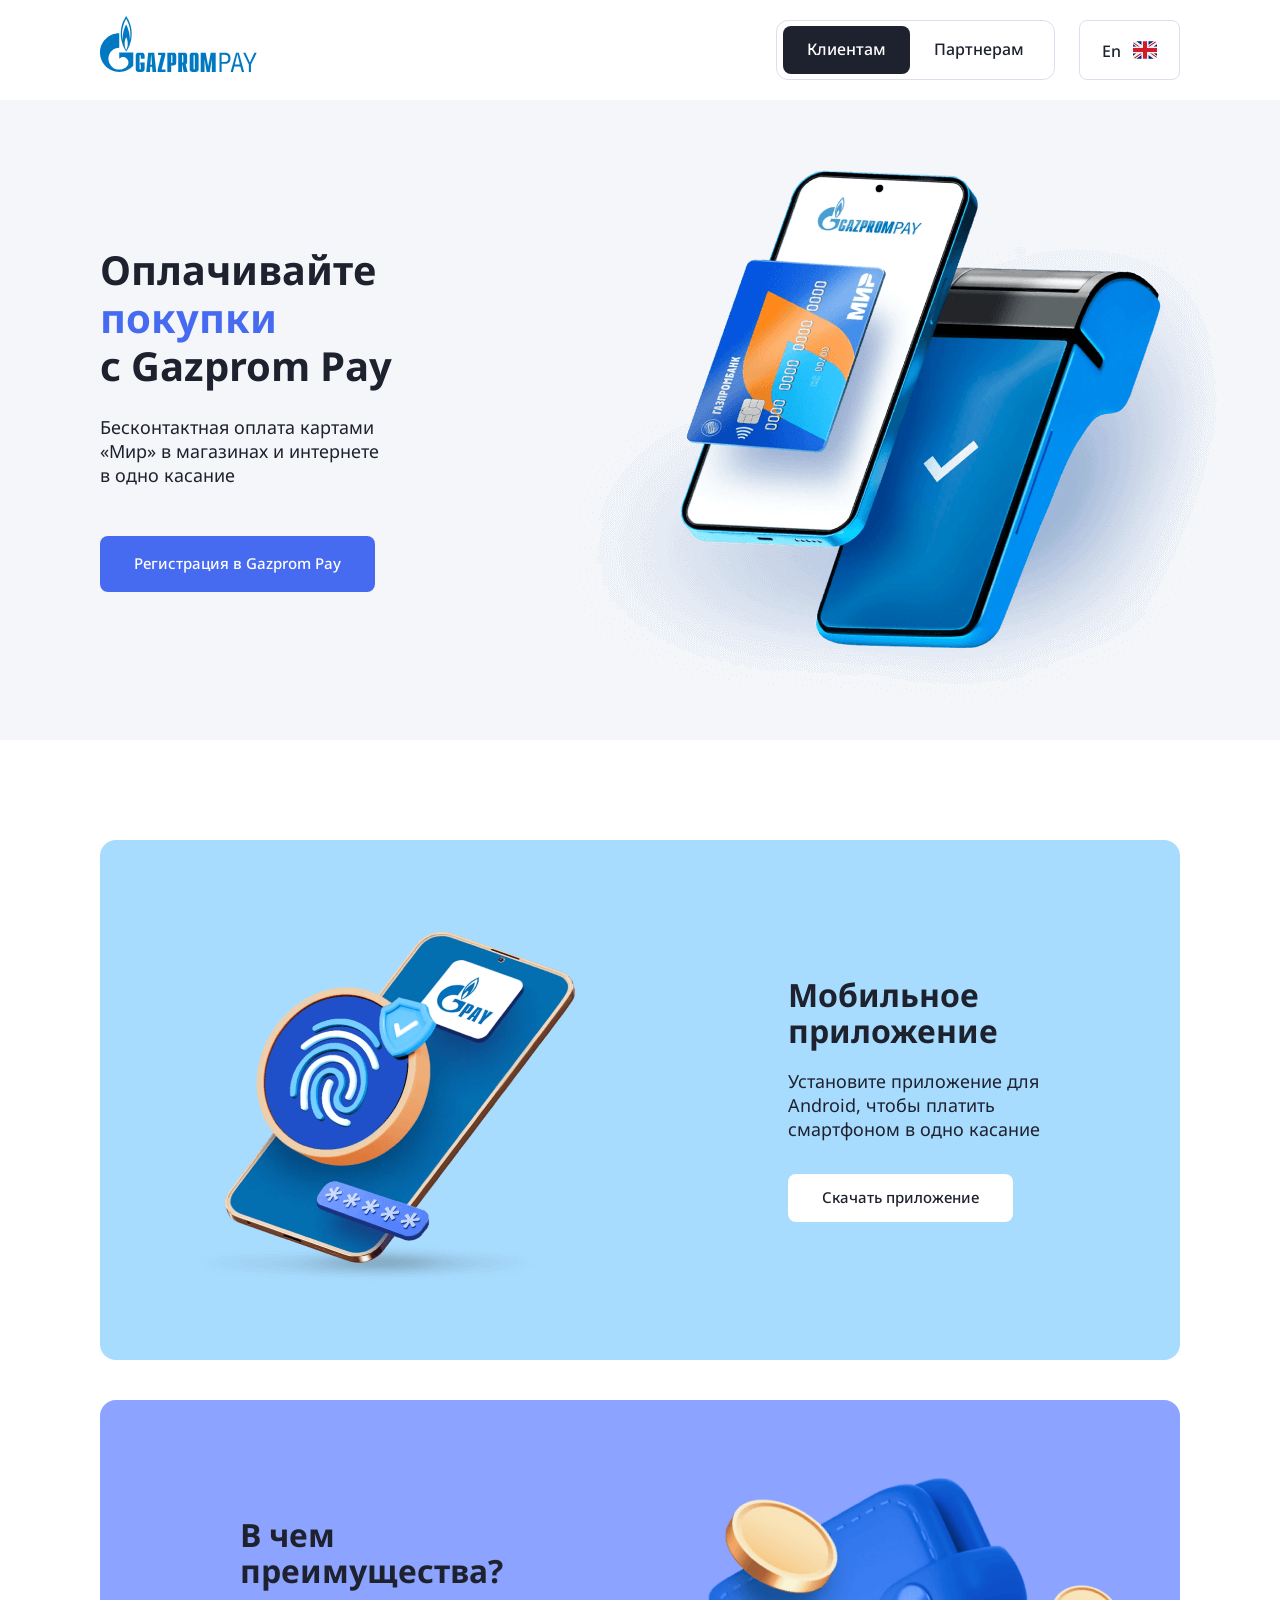
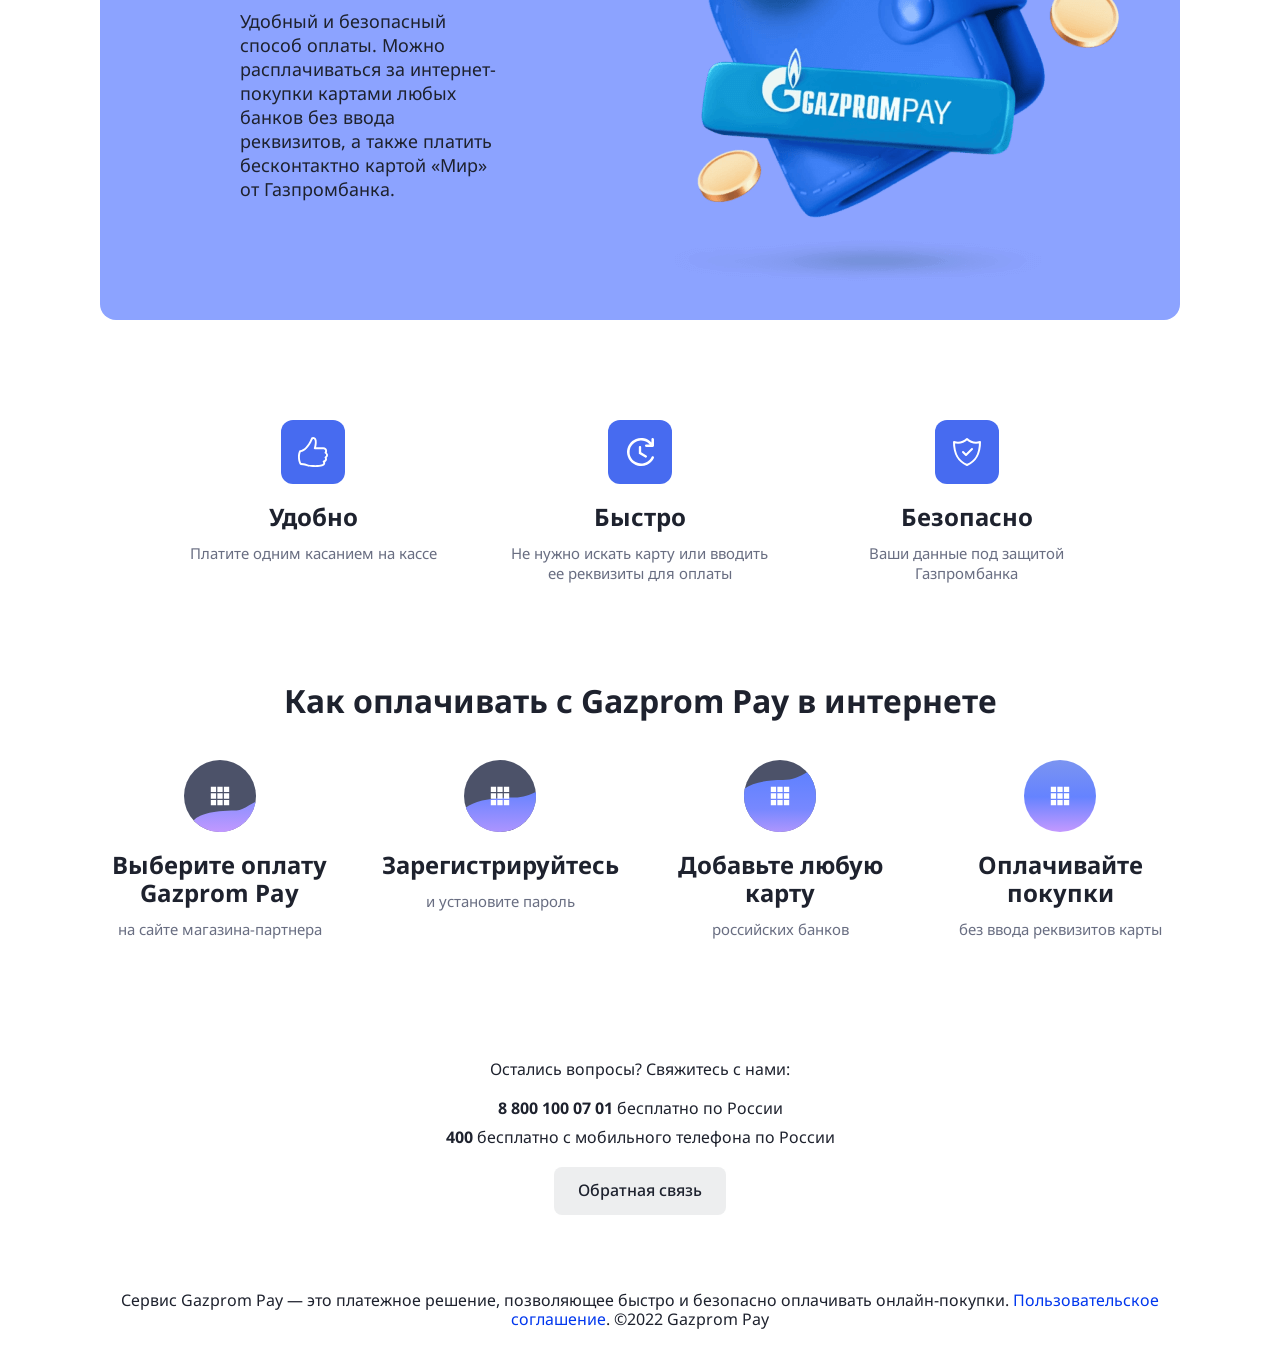
==== commit d781f3f7: "Поправлена и полностью застилизована разметка привелегии и оплата" ====
--- a/index.html
+++ b/index.html
@@ -140,7 +140,7 @@
         <ul class="advantages__items-list">
           <li class="advantages__item">
             <div class="item-card">
-              <div class="item-card__wrapper-image">
+              <div class="advantages__item-card-wrapper-image item-card__wrapper-image">
                 <img class="item-card__image" src="images/item-card-like.svg" alt="Иллюстрация преимущества">
               </div>
               <h3 class="item-card__title">Удобно</h3>
@@ -149,7 +149,7 @@
           </li>
           <li class="advantages__item">
             <div class="item-card">
-              <div class="item-card__wrapper-image">
+              <div class="advantages__item-card-wrapper-image item-card__wrapper-image">
                 <img class="item-card__image" src="images/item-card-time-update.svg" alt="Иллюстрация преимущества">
               </div>
               <h3 class="item-card__title">Быстро</h3>
@@ -158,7 +158,7 @@
           </li>
           <li class="advantages__item">
             <div class="item-card">
-              <div class="item-card__wrapper-image">
+              <div class="advantages__item-card-wrapper-image item-card__wrapper-image">
                 <img class="item-card__image" src="images/item-card-security-protection.svg" alt="Иллюстрация преимущества">
               </div>
               <h3 class="item-card__title">Безопасно</h3>
@@ -169,12 +169,12 @@
       </div>
     </section>
     <!-- Оплата -->
-    <section class="paiement">
+    <section class="payment">
       <div class="container">
-        <h2 class="paiement__title">Как оплачивать с&nbsp;Gazprom Pay в&nbsp;интернете</h2>
-          <ul class="paiement__items-list">
-            <li class="paiement__item">
-              <div class="item-card paiement__item-card">
+        <h2 class="payment__title">Как оплачивать с&nbsp;Gazprom Pay в&nbsp;интернете</h2>
+          <ul class="payment__items-list">
+            <li class="payment__item">
+              <div class="item-card payment__item-card">
                 <div class="item-card__wrapper-image">
                   <img class="item-card__image" src="images/item-card-icon1.svg" alt="Иллюстрация преимущества">
                 </div>
@@ -182,8 +182,8 @@
                 <span class="item-card__description">на&nbsp;сайте магазина-партнера</span>
               </div>
             </li>
-            <li class="paiement__item">
-              <div class="item-card paiement__item-card">
+            <li class="payment__item">
+              <div class="item-card payment__item-card">
                 <div class="item-card__wrapper-image">
                   <img class="item-card__image" src="images/item-card-icon2.svg" alt="Иллюстрация преимущества">
                 </div>
@@ -191,8 +191,8 @@
                 <span class="item-card__description">и&nbsp;установите пароль</span>
               </div>
             </li>
-            <li class="paiement__item">
-              <div class="item-card paiement__item-card">
+            <li class="payment__item">
+              <div class="item-card payment__item-card">
                 <div class="item-card__wrapper-image">
                   <img class="item-card__image" src="images/item-card-icon3.svg" alt="Иллюстрация преимущества">
                 </div>
@@ -200,8 +200,8 @@
                 <span class="item-card__description">российских банков</span>
               </div>
             </li>
-            <li class="paiement__item">
-              <div class="item-card paiement__item-card">
+            <li class="payment__item">
+              <div class="item-card payment__item-card">
                 <div class="item-card__wrapper-image">
                   <img class="item-card__image" src="images/item-card-icon4.svg" alt="Иллюстрация преимущества">
                 </div>
--- a/css/style.css
+++ b/css/style.css
@@ -13,3 +13,5 @@
 @import "blocks/advantages.css";
 @import "blocks/card-advantages.css";
 @import "blocks/footer.css";
+@import "blocks/item-card.css";
+@import "blocks/payment.css";
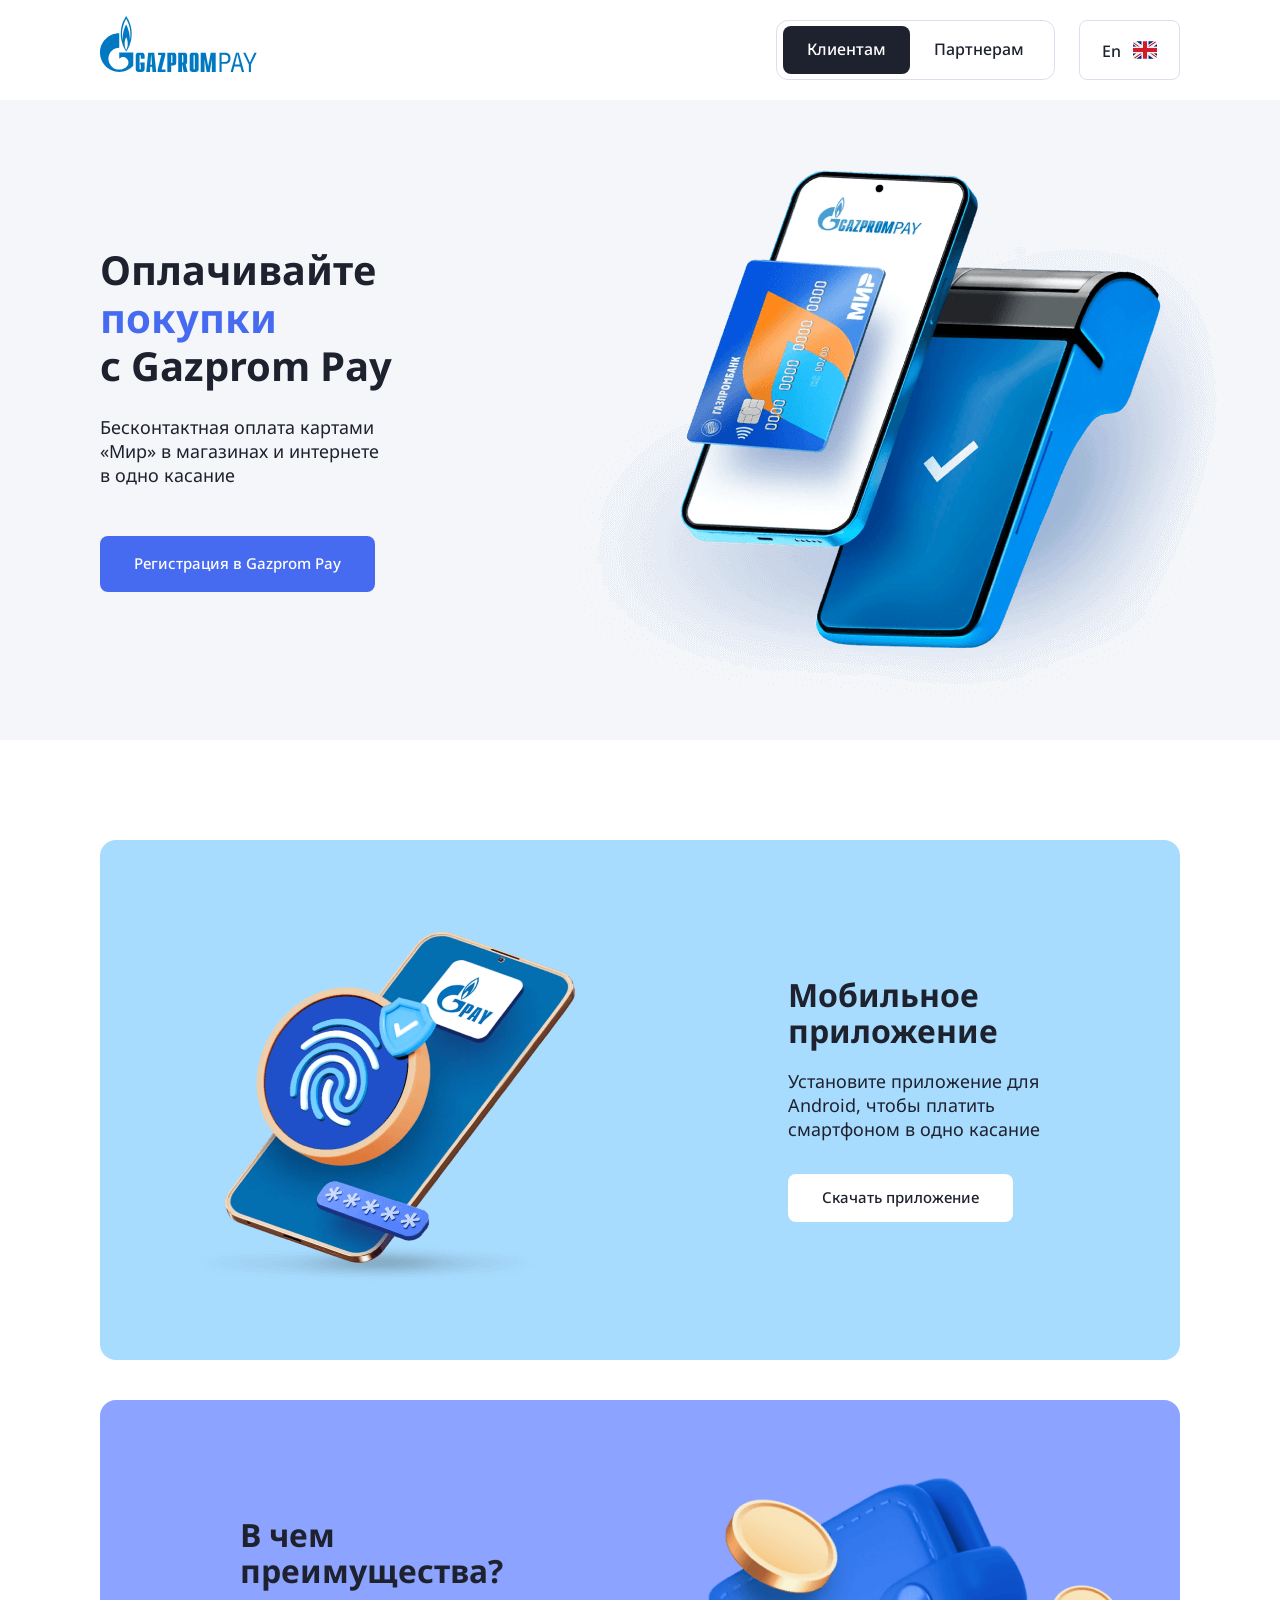
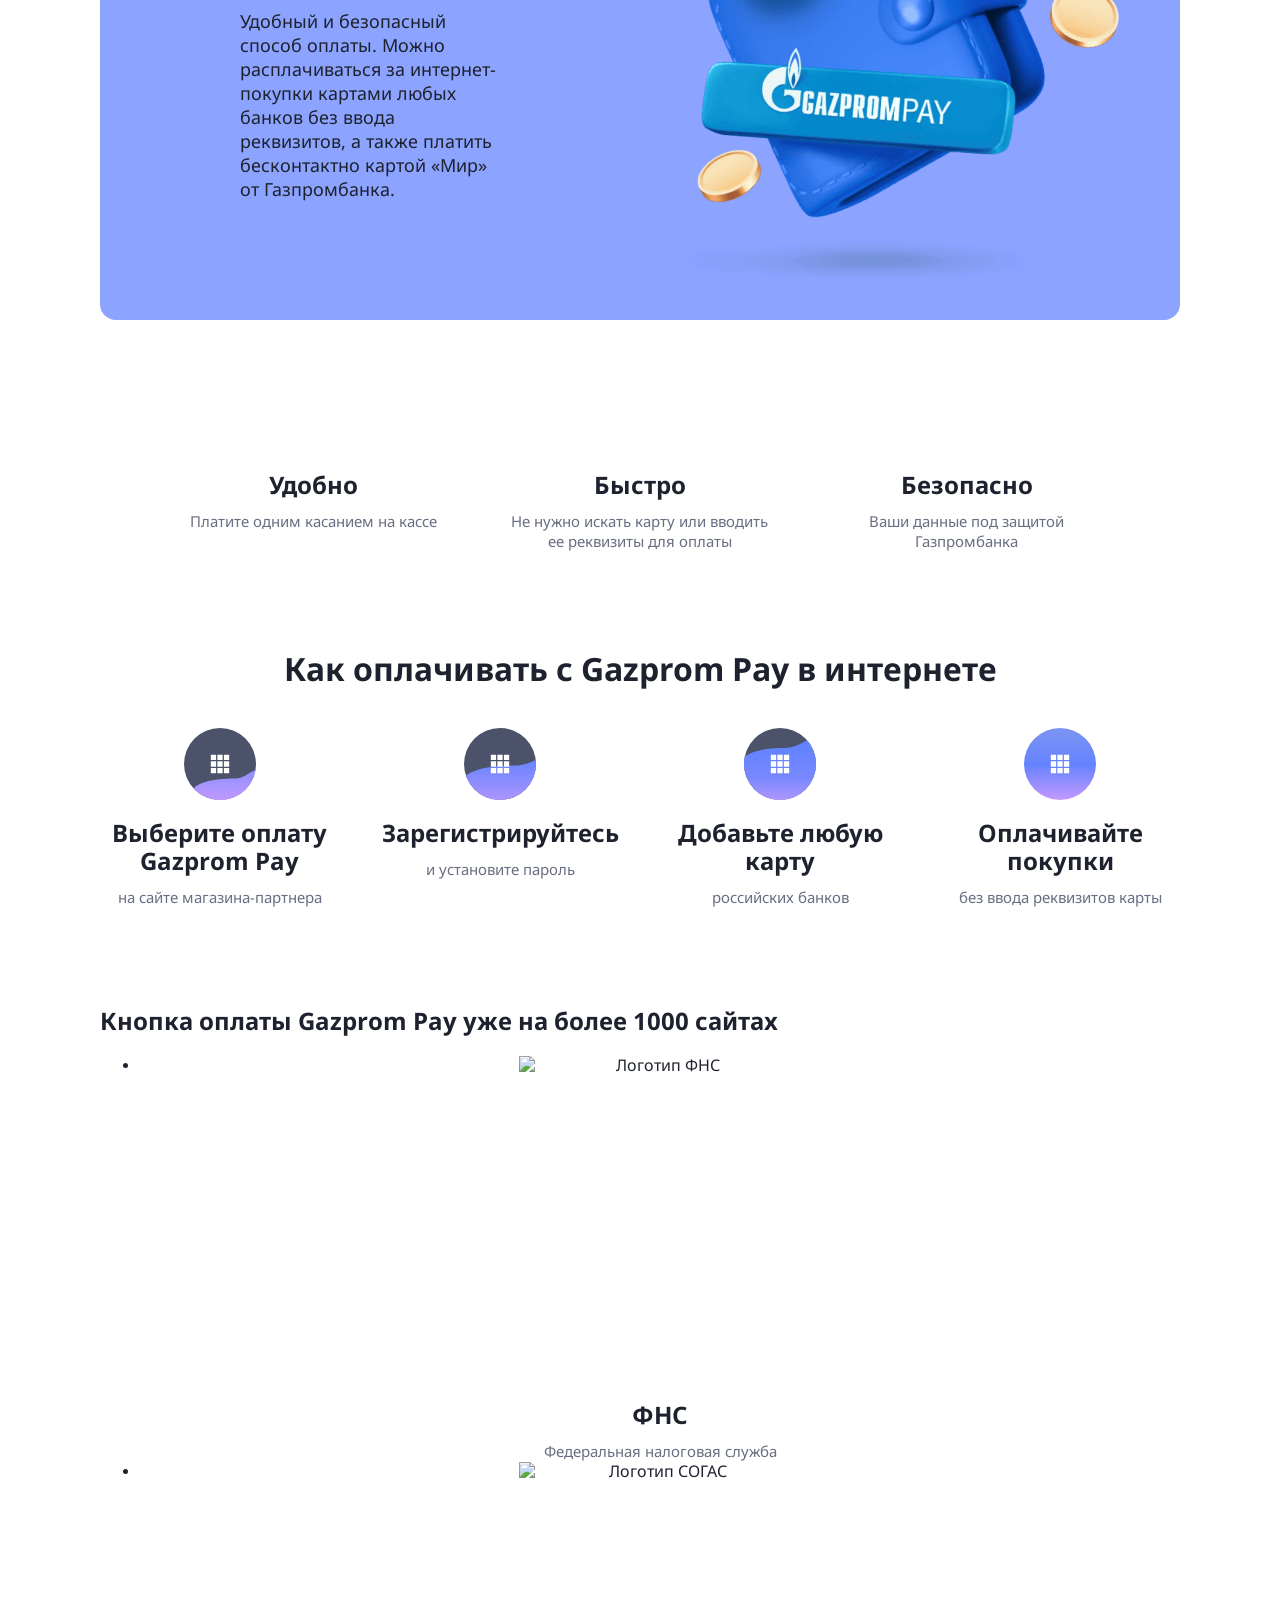
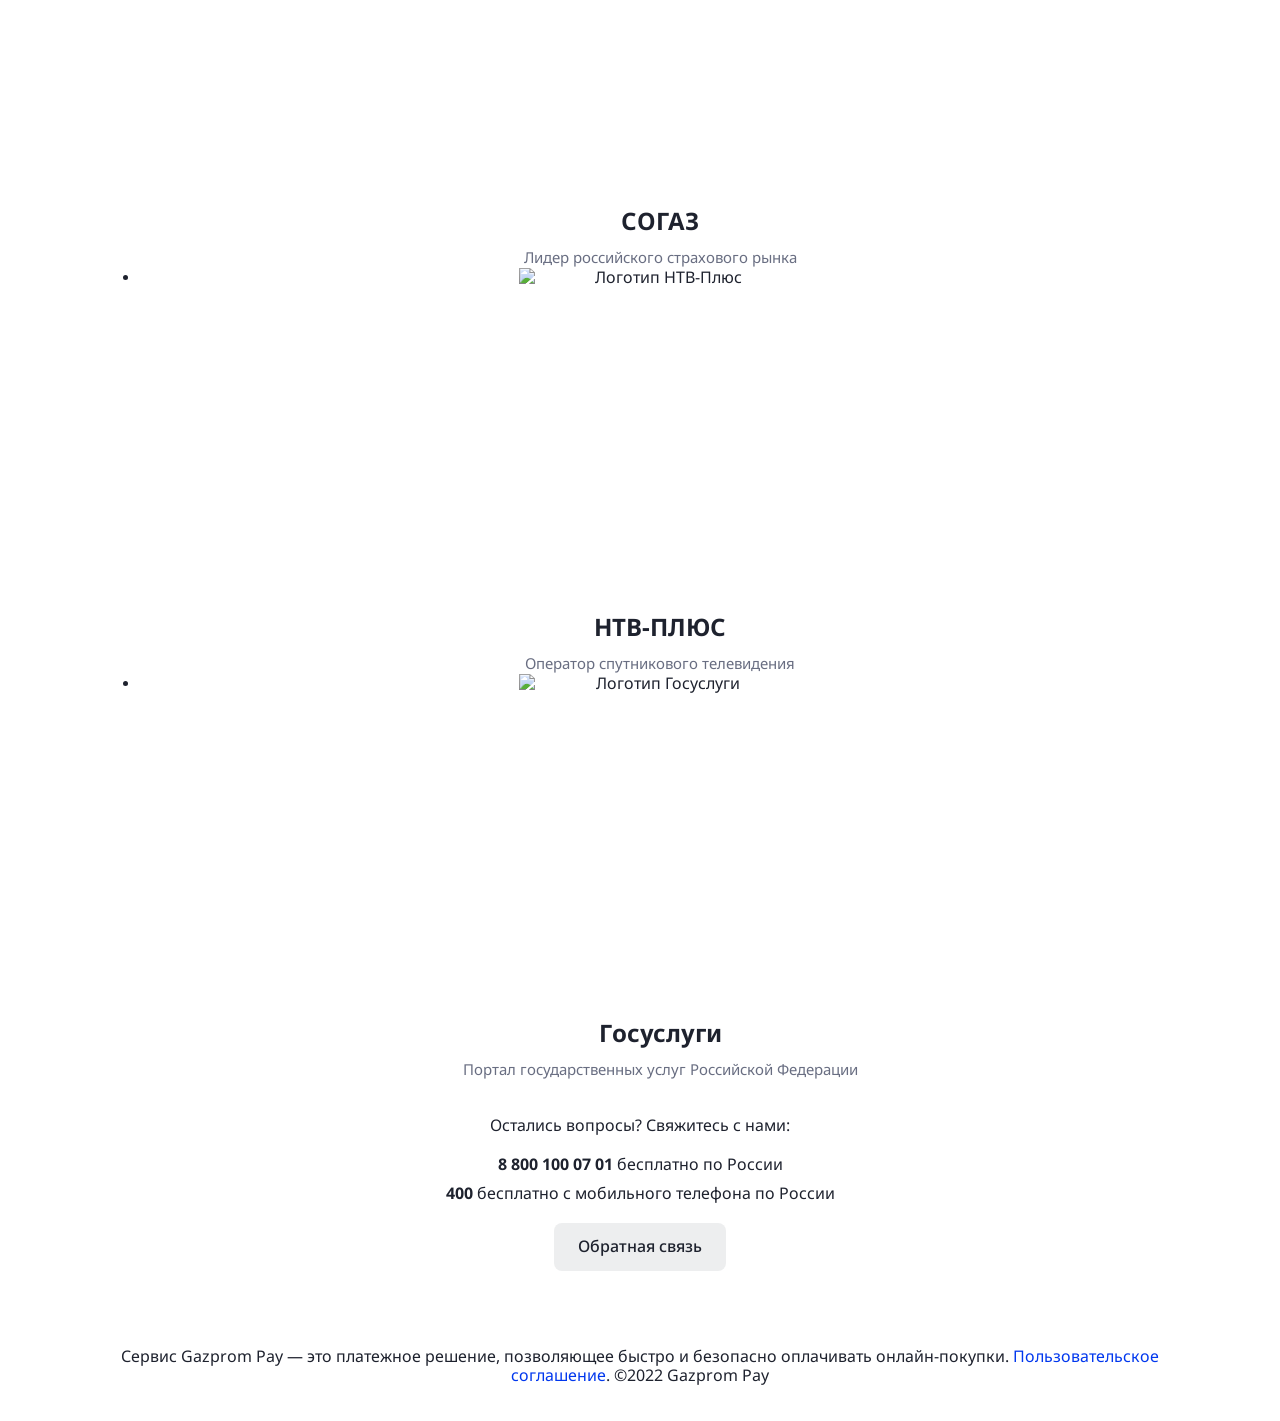
==== commit 87465d61: "Добавлена разметка и стилизация блока Размещение. Необходимо разобраться со смешанными классами" ====
--- a/index.html
+++ b/index.html
@@ -140,8 +140,8 @@
         <ul class="advantages__items-list">
           <li class="advantages__item">
             <div class="item-card">
-              <div class="advantages__item-card-wrapper-image item-card__wrapper-image">
-                <img class="item-card__image" src="images/item-card-like.svg" alt="Иллюстрация преимущества">
+              <div class="item-card__wrapper-image">
+                <img class="item-card__image" src="images/item-card-like.svg" alt="Иллюстрация преимущества" width="32" height="32">
               </div>
               <h3 class="item-card__title">Удобно</h3>
               <span class="item-card__description">Платите одним касанием на&nbsp;кассе</span>
@@ -149,8 +149,8 @@
           </li>
           <li class="advantages__item">
             <div class="item-card">
-              <div class="advantages__item-card-wrapper-image item-card__wrapper-image">
-                <img class="item-card__image" src="images/item-card-time-update.svg" alt="Иллюстрация преимущества">
+              <div class="item-card__wrapper-image">
+                <img class="item-card__image" src="images/item-card-time-update.svg" alt="Иллюстрация преимущества" width="32" height="32">
               </div>
               <h3 class="item-card__title">Быстро</h3>
               <span class="item-card__description">Не&nbsp;нужно искать карту или вводить ее&nbsp;реквизиты для оплаты</span>
@@ -158,8 +158,8 @@
           </li>
           <li class="advantages__item">
             <div class="item-card">
-              <div class="advantages__item-card-wrapper-image item-card__wrapper-image">
-                <img class="item-card__image" src="images/item-card-security-protection.svg" alt="Иллюстрация преимущества">
+              <div class="item-card__wrapper-image">
+                <img class="item-card__image" src="images/item-card-security-protection.svg" alt="Иллюстрация преимущества" width="32" height="32">
               </div>
               <h3 class="item-card__title">Безопасно</h3>
               <span class="item-card__description">Ваши данные под защитой Газпромбанка</span>
@@ -174,36 +174,36 @@
         <h2 class="payment__title">Как оплачивать с&nbsp;Gazprom Pay в&nbsp;интернете</h2>
           <ul class="payment__items-list">
             <li class="payment__item">
-              <div class="item-card payment__item-card">
-                <div class="item-card__wrapper-image">
-                  <img class="item-card__image" src="images/item-card-icon1.svg" alt="Иллюстрация преимущества">
+              <div class="item-card">
+                <div class="item-card__wrapper-image">
+                  <img class="item-card__image" src="images/item-card-icon1.svg" alt="Иллюстрация процесса оплаты" width="72" height="72">
                 </div>
                 <h3 class="item-card__title">Выберите оплату Gazprom Pay</h3>
                 <span class="item-card__description">на&nbsp;сайте магазина-партнера</span>
               </div>
             </li>
             <li class="payment__item">
-              <div class="item-card payment__item-card">
-                <div class="item-card__wrapper-image">
-                  <img class="item-card__image" src="images/item-card-icon2.svg" alt="Иллюстрация преимущества">
+              <div class="item-card">
+                <div class="item-card__wrapper-image">
+                  <img class="item-card__image" src="images/item-card-icon2.svg" alt="Иллюстрация процесса оплаты" width="72" height="72">
                 </div>
                 <h3 class="item-card__title">Зарегистрируйтесь</h3>
                 <span class="item-card__description">и&nbsp;установите пароль</span>
               </div>
             </li>
             <li class="payment__item">
-              <div class="item-card payment__item-card">
-                <div class="item-card__wrapper-image">
-                  <img class="item-card__image" src="images/item-card-icon3.svg" alt="Иллюстрация преимущества">
+              <div class="item-card">
+                <div class="item-card__wrapper-image">
+                  <img class="item-card__image" src="images/item-card-icon3.svg" alt="Иллюстрация процесса оплаты" width="72" height="72">
                 </div>
                 <h3 class="item-card__title">Добавьте любую карту</h3>
                 <span class="item-card__description">российских банков</span>
               </div>
             </li>
             <li class="payment__item">
-              <div class="item-card payment__item-card">
-                <div class="item-card__wrapper-image">
-                  <img class="item-card__image" src="images/item-card-icon4.svg" alt="Иллюстрация преимущества">
+              <div class="item-card">
+                <div class="item-card__wrapper-image">
+                  <img class="item-card__image" src="images/item-card-icon4.svg" alt="Иллюстрация процесса оплаты" width="72" height="72">
                 </div>
                 <h3 class="item-card__title">Оплачивайте покупки</h3>
                 <span class="item-card__description">без ввода реквизитов карты</span>
@@ -213,6 +213,50 @@
       </div>
     </section>
     <!-- Размещение на сайтах -->
+    <section class="placement">
+      <div class="container">
+        <h2 class="placement__title">Кнопка оплаты Gazprom Pay уже на&nbsp;более 1000 сайтах</h2>
+          <ul class="placement__items-list">
+            <li class="placement__item">
+              <div class="item-card">
+                <div class="item-card__wrapper-image">
+                  <img class="item-card__image" src="images/placement-fns.png" alt="Логотип ФНС" width="282" height="326">
+                </div>
+                <h3 class="item-card__title">ФНС</h3>
+                <span class="item-card__description">Федеральная налоговая служба</span>
+              </div>
+            </li>
+            <li class="placement__item">
+              <div class="item-card">
+                <div class="item-card__wrapper-image">
+                  <img class="item-card__image" src="images/placement-soras.png" alt="Логотип СОГАС" width="282" height="326">
+                </div>
+                <h3 class="item-card__title">СОГАЗ</h3>
+                <span class="item-card__description">Лидер российского страхового рынка</span>
+              </div>
+            </li>
+            <li class="placement__item">
+              <div class="item-card">
+                <div class="item-card__wrapper-image">
+                  <img class="item-card__image" src="images/placement-ntv-plus.png" alt="Логотип НТВ-Плюс" width="282" height="326">
+                </div>
+                <h3 class="item-card__title">НТВ-ПЛЮС</h3>
+                <span class="item-card__description">Оператор спутникового телевидения</span>
+              </div>
+            </li>
+            <li class="placement__item">
+              <div class="item-card">
+                <div class="item-card__wrapper-image">
+                  <img class="item-card__image" src="images/placament-gosuslugi.png" alt="Логотип Госуслуги" width="282" height="326">
+                </div>
+                <h3 class="item-card__title">Госуслуги</h3>
+                <span class="item-card__description">Портал государственных услуг Российской Федерации</span>
+              </div>
+            </li>
+          </ul>
+      </div>
+    </section>
+
   </main>
   <footer class="footer">
     <div class="container">
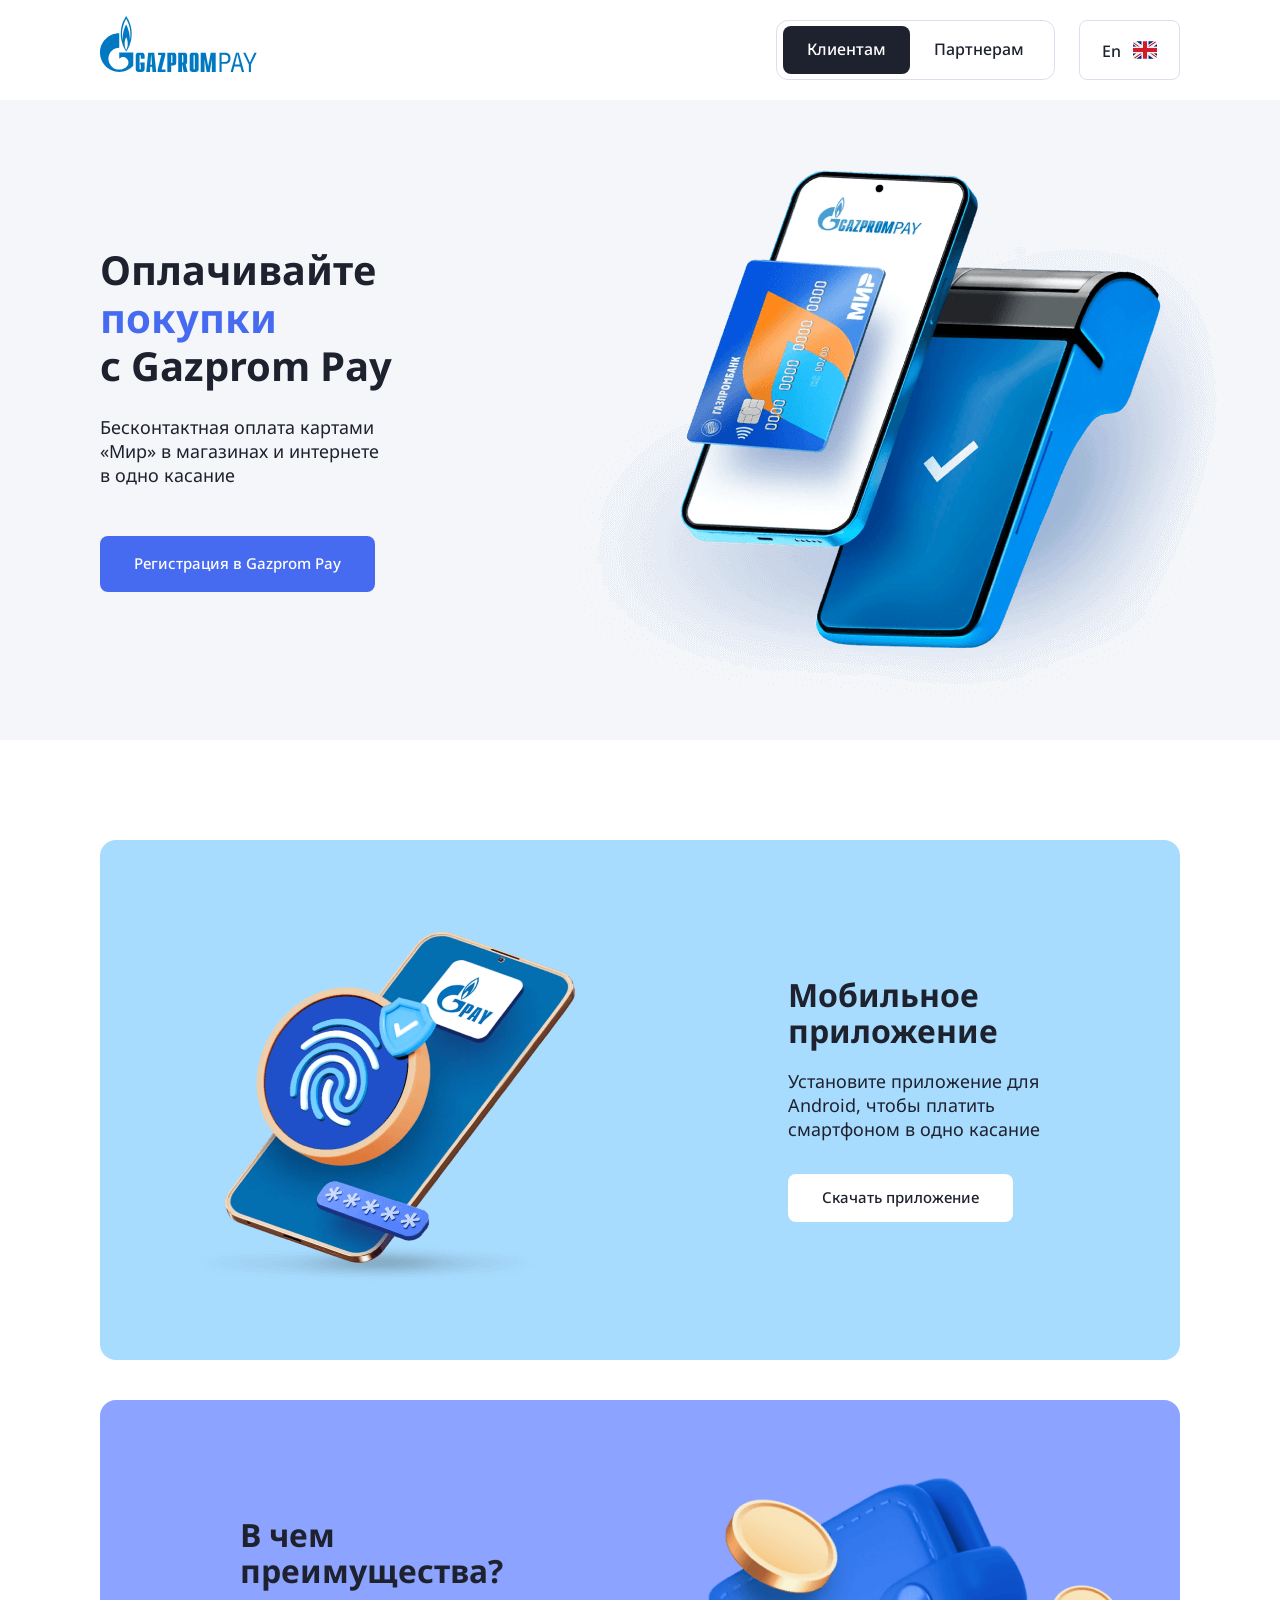
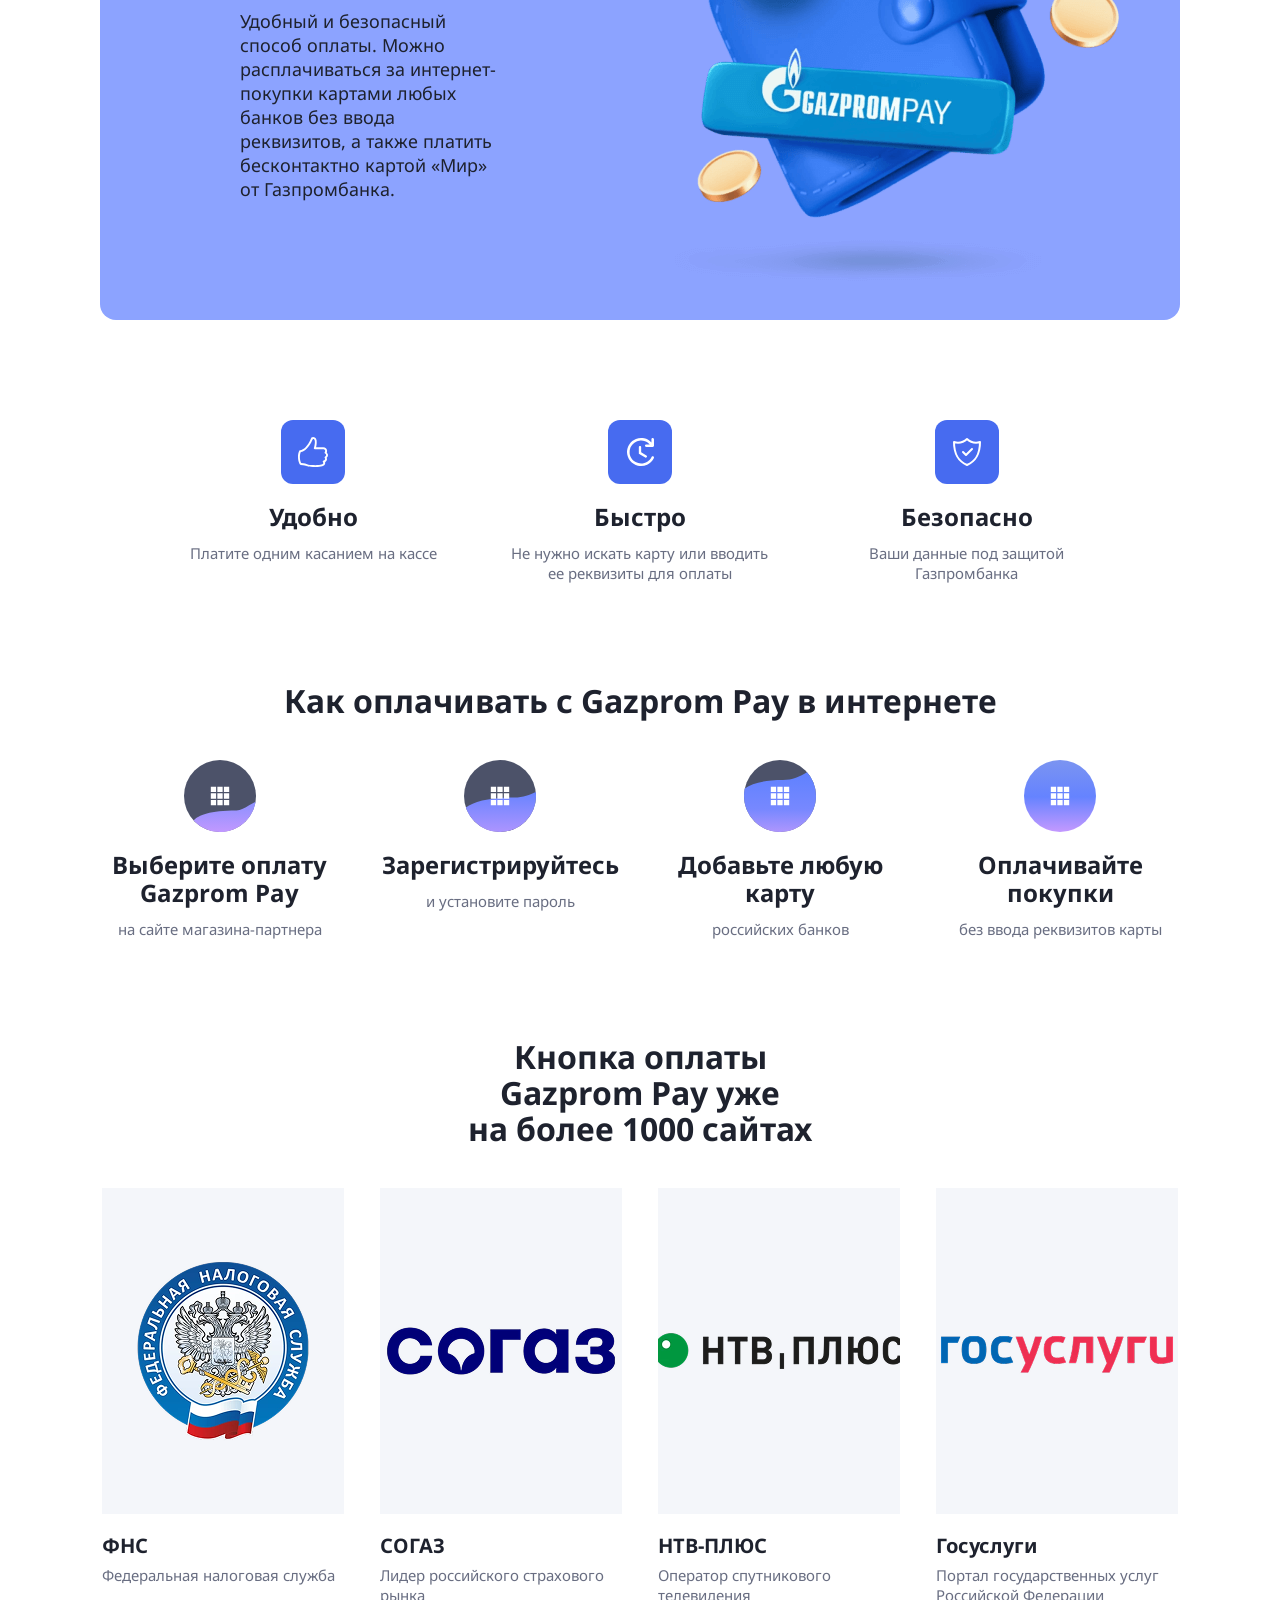
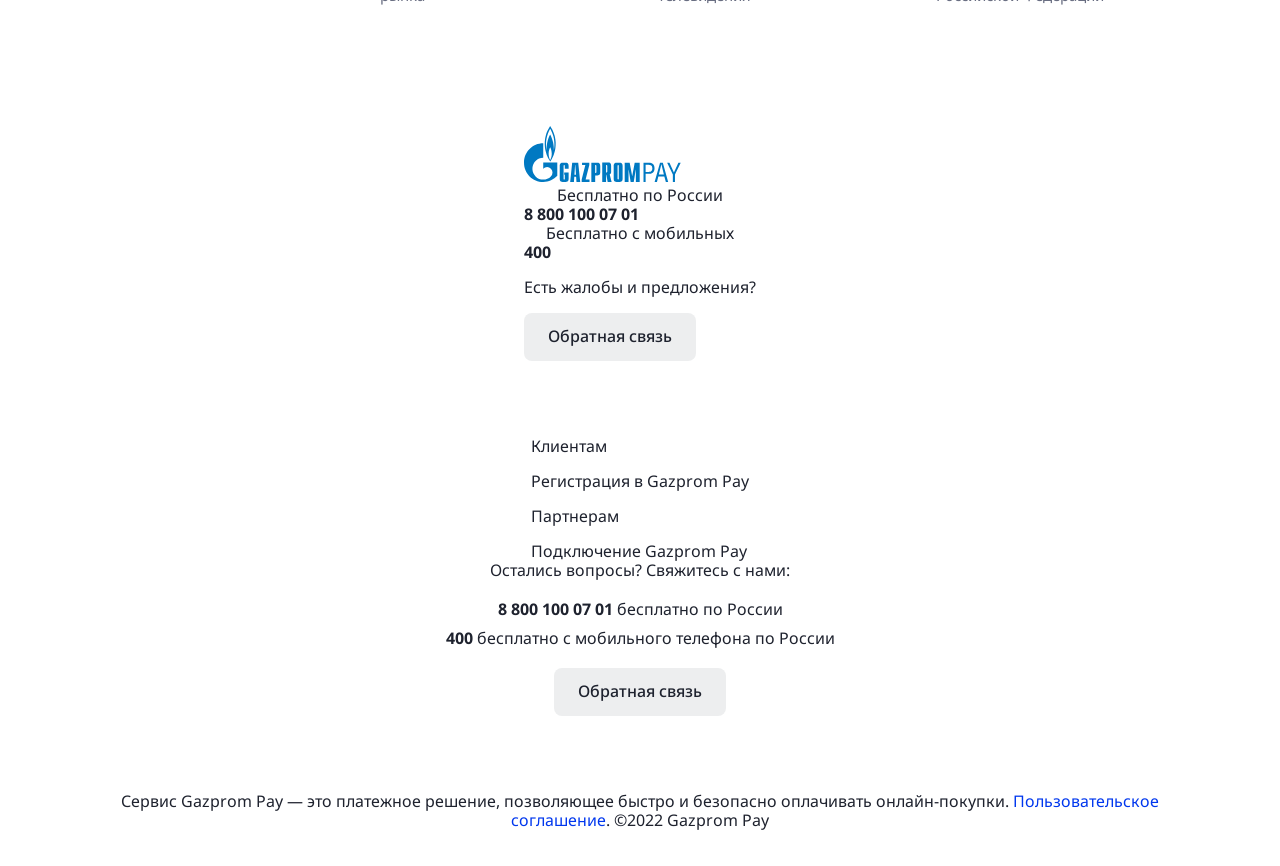
==== commit b66cc6ee: "Создана разметка левой и средней частей подвала" ====
--- a/index.html
+++ b/index.html
@@ -62,18 +62,18 @@
           </a>
         </div>
         <a class="btn btn--white header__btn" href="#" aria-label="Ссылка на английскую версию сайта">
-            <span class="header__btn-text">En</span>
-            <svg width="24" height="24" viewBox="0 0 24 24" fill="none" xmlns="http://www.w3.org/2000/svg">
-  <path
-    d="M0 6.03937V8.66671H3.752L0 6.03937ZM3.10933 20.6667H8.66667V16.7754L3.10933 20.6667ZM15.3333 16.776V20.6667H20.89L15.3333 16.776ZM0 15.3334V17.9607L3.75333 15.3334H0ZM20.8913 3.33337H15.3333V7.22471L20.8913 3.33337ZM24 17.9614V15.3334H20.246L24 17.9614ZM24 8.66671V6.03937L20.2473 8.66671H24ZM8.66667 3.33337H3.10933L8.66667 7.22471V3.33337Z"
-    fill="#00247D" />
-  <path
-    d="M16.76 15.3334L23.2347 19.8674C23.5509 19.5416 23.7781 19.1401 23.8947 18.7014L19.0847 15.3334H16.76ZM8.66667 15.3334H7.23934L0.765342 19.8667C1.11268 20.22 1.55801 20.4727 2.05734 20.59L8.66667 15.962V15.3334ZM15.3333 8.6667H16.7607L23.2347 4.13337C22.8814 3.77488 22.4336 3.52405 21.9433 3.41003L15.3333 8.03803V8.6667ZM7.23934 8.6667L0.765342 4.13337C0.449311 4.45935 0.221885 4.86073 0.104675 5.29937L4.91468 8.6667H7.23934Z"
-    fill="#CF1B2B" />
-  <path
-    d="M24 14H14V20.6667H15.3333V16.776L20.89 20.6667H21.3333C21.6875 20.6668 22.0381 20.5961 22.3646 20.4588C22.6911 20.3216 22.9869 20.1205 23.2347 19.8674L16.76 15.3334H19.0847L23.8947 18.7014C23.9567 18.4767 24 18.244 24 18V17.9614L20.246 15.3334H24V14ZM0 14V15.3334H3.75333L0 17.9607V18C0 18.7274 0.292667 19.3854 0.765333 19.8667L7.23933 15.3334H8.66667V15.962L2.05733 20.5894C2.25333 20.636 2.456 20.6667 2.66667 20.6667H3.10933L8.66667 16.7754V20.6667H10V14H0ZM24 6.00004C24.0004 5.30136 23.7254 4.63068 23.2347 4.13337L16.7607 8.66671H15.3333V8.03804L21.9433 3.41004C21.7436 3.36106 21.5389 3.33533 21.3333 3.33337H20.8913L15.3333 7.22471V3.33337H14V10H24V8.66671H20.2473L24 6.03937V6.00004ZM8.66667 3.33337V7.22471L3.10933 3.33337H2.66667C2.31242 3.33322 1.96171 3.40392 1.63519 3.5413C1.30866 3.67869 1.01291 3.88 0.765333 4.13337L7.23933 8.66671H4.91467L0.104667 5.29937C0.0385201 5.52718 0.00331561 5.76285 0 6.00004L0 6.03937L3.752 8.66671H0V10H10V3.33337H8.66667Z"
-    fill="#EEEEEE" />
-  <path d="M14 10V3.33337H10V10H0V14H10V20.6667H14V14H24V10H14Z" fill="#CF1B2B" />
+          <span class="header__btn-text">En</span>
+          <svg width="24" height="24" viewBox="0 0 24 24" fill="none" xmlns="http://www.w3.org/2000/svg">
+            <path
+              d="M0 6.03937V8.66671H3.752L0 6.03937ZM3.10933 20.6667H8.66667V16.7754L3.10933 20.6667ZM15.3333 16.776V20.6667H20.89L15.3333 16.776ZM0 15.3334V17.9607L3.75333 15.3334H0ZM20.8913 3.33337H15.3333V7.22471L20.8913 3.33337ZM24 17.9614V15.3334H20.246L24 17.9614ZM24 8.66671V6.03937L20.2473 8.66671H24ZM8.66667 3.33337H3.10933L8.66667 7.22471V3.33337Z"
+              fill="#00247D" />
+            <path
+              d="M16.76 15.3334L23.2347 19.8674C23.5509 19.5416 23.7781 19.1401 23.8947 18.7014L19.0847 15.3334H16.76ZM8.66667 15.3334H7.23934L0.765342 19.8667C1.11268 20.22 1.55801 20.4727 2.05734 20.59L8.66667 15.962V15.3334ZM15.3333 8.6667H16.7607L23.2347 4.13337C22.8814 3.77488 22.4336 3.52405 21.9433 3.41003L15.3333 8.03803V8.6667ZM7.23934 8.6667L0.765342 4.13337C0.449311 4.45935 0.221885 4.86073 0.104675 5.29937L4.91468 8.6667H7.23934Z"
+              fill="#CF1B2B" />
+            <path
+              d="M24 14H14V20.6667H15.3333V16.776L20.89 20.6667H21.3333C21.6875 20.6668 22.0381 20.5961 22.3646 20.4588C22.6911 20.3216 22.9869 20.1205 23.2347 19.8674L16.76 15.3334H19.0847L23.8947 18.7014C23.9567 18.4767 24 18.244 24 18V17.9614L20.246 15.3334H24V14ZM0 14V15.3334H3.75333L0 17.9607V18C0 18.7274 0.292667 19.3854 0.765333 19.8667L7.23933 15.3334H8.66667V15.962L2.05733 20.5894C2.25333 20.636 2.456 20.6667 2.66667 20.6667H3.10933L8.66667 16.7754V20.6667H10V14H0ZM24 6.00004C24.0004 5.30136 23.7254 4.63068 23.2347 4.13337L16.7607 8.66671H15.3333V8.03804L21.9433 3.41004C21.7436 3.36106 21.5389 3.33533 21.3333 3.33337H20.8913L15.3333 7.22471V3.33337H14V10H24V8.66671H20.2473L24 6.03937V6.00004ZM8.66667 3.33337V7.22471L3.10933 3.33337H2.66667C2.31242 3.33322 1.96171 3.40392 1.63519 3.5413C1.30866 3.67869 1.01291 3.88 0.765333 4.13337L7.23933 8.66671H4.91467L0.104667 5.29937C0.0385201 5.52718 0.00331561 5.76285 0 6.00004L0 6.03937L3.752 8.66671H0V10H10V3.33337H8.66667Z"
+              fill="#EEEEEE" />
+            <path d="M14 10V3.33337H10V10H0V14H10V20.6667H14V14H24V10H14Z" fill="#CF1B2B" />
           </svg>
         </a>
       </div>
@@ -141,7 +141,8 @@
           <li class="advantages__item">
             <div class="item-card">
               <div class="item-card__wrapper-image">
-                <img class="item-card__image" src="images/item-card-like.svg" alt="Иллюстрация преимущества" width="32" height="32">
+                <img class="item-card__image" src="images/item-card-like.svg" alt="Иллюстрация преимущества" width="32"
+                  height="32">
               </div>
               <h3 class="item-card__title">Удобно</h3>
               <span class="item-card__description">Платите одним касанием на&nbsp;кассе</span>
@@ -150,16 +151,19 @@
           <li class="advantages__item">
             <div class="item-card">
               <div class="item-card__wrapper-image">
-                <img class="item-card__image" src="images/item-card-time-update.svg" alt="Иллюстрация преимущества" width="32" height="32">
+                <img class="item-card__image" src="images/item-card-time-update.svg" alt="Иллюстрация преимущества"
+                  width="32" height="32">
               </div>
               <h3 class="item-card__title">Быстро</h3>
-              <span class="item-card__description">Не&nbsp;нужно искать карту или вводить ее&nbsp;реквизиты для оплаты</span>
+              <span class="item-card__description">Не&nbsp;нужно искать карту или вводить ее&nbsp;реквизиты для
+                оплаты</span>
             </div>
           </li>
           <li class="advantages__item">
             <div class="item-card">
               <div class="item-card__wrapper-image">
-                <img class="item-card__image" src="images/item-card-security-protection.svg" alt="Иллюстрация преимущества" width="32" height="32">
+                <img class="item-card__image" src="images/item-card-security-protection.svg"
+                  alt="Иллюстрация преимущества" width="32" height="32">
               </div>
               <h3 class="item-card__title">Безопасно</h3>
               <span class="item-card__description">Ваши данные под защитой Газпромбанка</span>
@@ -172,94 +176,151 @@
     <section class="payment">
       <div class="container">
         <h2 class="payment__title">Как оплачивать с&nbsp;Gazprom Pay в&nbsp;интернете</h2>
-          <ul class="payment__items-list">
-            <li class="payment__item">
-              <div class="item-card">
-                <div class="item-card__wrapper-image">
-                  <img class="item-card__image" src="images/item-card-icon1.svg" alt="Иллюстрация процесса оплаты" width="72" height="72">
-                </div>
-                <h3 class="item-card__title">Выберите оплату Gazprom Pay</h3>
-                <span class="item-card__description">на&nbsp;сайте магазина-партнера</span>
-              </div>
-            </li>
-            <li class="payment__item">
-              <div class="item-card">
-                <div class="item-card__wrapper-image">
-                  <img class="item-card__image" src="images/item-card-icon2.svg" alt="Иллюстрация процесса оплаты" width="72" height="72">
-                </div>
-                <h3 class="item-card__title">Зарегистрируйтесь</h3>
-                <span class="item-card__description">и&nbsp;установите пароль</span>
-              </div>
-            </li>
-            <li class="payment__item">
-              <div class="item-card">
-                <div class="item-card__wrapper-image">
-                  <img class="item-card__image" src="images/item-card-icon3.svg" alt="Иллюстрация процесса оплаты" width="72" height="72">
-                </div>
-                <h3 class="item-card__title">Добавьте любую карту</h3>
-                <span class="item-card__description">российских банков</span>
-              </div>
-            </li>
-            <li class="payment__item">
-              <div class="item-card">
-                <div class="item-card__wrapper-image">
-                  <img class="item-card__image" src="images/item-card-icon4.svg" alt="Иллюстрация процесса оплаты" width="72" height="72">
-                </div>
-                <h3 class="item-card__title">Оплачивайте покупки</h3>
-                <span class="item-card__description">без ввода реквизитов карты</span>
-              </div>
-            </li>
-          </ul>
+        <ul class="payment__items-list">
+          <li class="payment__item">
+            <div class="item-card">
+              <div class="item-card__wrapper-image">
+                <img class="item-card__image" src="images/item-card-icon1.svg" alt="Иллюстрация процесса оплаты"
+                  width="72" height="72">
+              </div>
+              <h3 class="item-card__title">Выберите оплату Gazprom Pay</h3>
+              <span class="item-card__description">на&nbsp;сайте магазина-партнера</span>
+            </div>
+          </li>
+          <li class="payment__item">
+            <div class="item-card">
+              <div class="item-card__wrapper-image">
+                <img class="item-card__image" src="images/item-card-icon2.svg" alt="Иллюстрация процесса оплаты"
+                  width="72" height="72">
+              </div>
+              <h3 class="item-card__title">Зарегистрируйтесь</h3>
+              <span class="item-card__description">и&nbsp;установите пароль</span>
+            </div>
+          </li>
+          <li class="payment__item">
+            <div class="item-card">
+              <div class="item-card__wrapper-image">
+                <img class="item-card__image" src="images/item-card-icon3.svg" alt="Иллюстрация процесса оплаты"
+                  width="72" height="72">
+              </div>
+              <h3 class="item-card__title">Добавьте любую карту</h3>
+              <span class="item-card__description">российских банков</span>
+            </div>
+          </li>
+          <li class="payment__item">
+            <div class="item-card">
+              <div class="item-card__wrapper-image">
+                <img class="item-card__image" src="images/item-card-icon4.svg" alt="Иллюстрация процесса оплаты"
+                  width="72" height="72">
+              </div>
+              <h3 class="item-card__title">Оплачивайте покупки</h3>
+              <span class="item-card__description">без ввода реквизитов карты</span>
+            </div>
+          </li>
+        </ul>
       </div>
     </section>
     <!-- Размещение на сайтах -->
     <section class="placement">
       <div class="container">
         <h2 class="placement__title">Кнопка оплаты Gazprom Pay уже на&nbsp;более 1000 сайтах</h2>
-          <ul class="placement__items-list">
-            <li class="placement__item">
-              <div class="item-card">
-                <div class="item-card__wrapper-image">
-                  <img class="item-card__image" src="images/placement-fns.png" alt="Логотип ФНС" width="282" height="326">
-                </div>
-                <h3 class="item-card__title">ФНС</h3>
-                <span class="item-card__description">Федеральная налоговая служба</span>
-              </div>
-            </li>
-            <li class="placement__item">
-              <div class="item-card">
-                <div class="item-card__wrapper-image">
-                  <img class="item-card__image" src="images/placement-soras.png" alt="Логотип СОГАС" width="282" height="326">
-                </div>
-                <h3 class="item-card__title">СОГАЗ</h3>
-                <span class="item-card__description">Лидер российского страхового рынка</span>
-              </div>
-            </li>
-            <li class="placement__item">
-              <div class="item-card">
-                <div class="item-card__wrapper-image">
-                  <img class="item-card__image" src="images/placement-ntv-plus.png" alt="Логотип НТВ-Плюс" width="282" height="326">
-                </div>
-                <h3 class="item-card__title">НТВ-ПЛЮС</h3>
-                <span class="item-card__description">Оператор спутникового телевидения</span>
-              </div>
-            </li>
-            <li class="placement__item">
-              <div class="item-card">
-                <div class="item-card__wrapper-image">
-                  <img class="item-card__image" src="images/placament-gosuslugi.png" alt="Логотип Госуслуги" width="282" height="326">
-                </div>
-                <h3 class="item-card__title">Госуслуги</h3>
-                <span class="item-card__description">Портал государственных услуг Российской Федерации</span>
-              </div>
-            </li>
-          </ul>
+        <ul class="placement__items-list">
+          <li class="placement__item">
+            <div class="item-card">
+              <div class="item-card__wrapper-image">
+                <img class="item-card__image" src="images/placement-fns.png" alt="Логотип ФНС" width="282" height="326">
+              </div>
+              <h3 class="item-card__title">ФНС</h3>
+              <span class="item-card__description">Федеральная налоговая служба</span>
+            </div>
+          </li>
+          <li class="placement__item">
+            <div class="item-card">
+              <div class="item-card__wrapper-image">
+                <img class="item-card__image" src="images/placement-soras.png" alt="Логотип СОГАС" width="282"
+                  height="326">
+              </div>
+              <h3 class="item-card__title">СОГАЗ</h3>
+              <span class="item-card__description">Лидер российского страхового рынка</span>
+            </div>
+          </li>
+          <li class="placement__item">
+            <div class="item-card">
+              <div class="item-card__wrapper-image">
+                <img class="item-card__image" src="images/placement-ntv-plus.png" alt="Логотип НТВ-Плюс" width="282"
+                  height="326">
+              </div>
+              <h3 class="item-card__title">НТВ-ПЛЮС</h3>
+              <span class="item-card__description">Оператор спутникового телевидения</span>
+            </div>
+          </li>
+          <li class="placement__item">
+            <div class="item-card">
+              <div class="item-card__wrapper-image">
+                <img class="item-card__image" src="images/placament-gosuslugi.png" alt="Логотип Госуслуги" width="282"
+                  height="326">
+              </div>
+              <h3 class="item-card__title">Госуслуги</h3>
+              <span class="item-card__description">Портал государственных услуг Российской Федерации</span>
+            </div>
+          </li>
+        </ul>
       </div>
     </section>
 
   </main>
   <footer class="footer">
     <div class="container">
+
+      <div class="footer__wrapper">
+        <div class="footer__left">
+          <a class="footer__logo-link" href="#">
+            <svg xmlns="http://www.w3.org/2000/svg" width="157" height="56" fill="none">
+              <g fill="#0079C2" clip-path="url(#a)">
+                <path
+                  d="M121.624 55.966h-2.116V36.81h5.284c3.462 0 5.737 1.623 5.737 5.402 0 4.469-2.694 5.64-6.133 5.64h-2.776v8.118l.004-.004Zm0-10.031h2.06c2.906 0 4.651-.451 4.651-3.727 0-2.712-1.508-3.484-4.043-3.484h-2.668v7.211ZM136.031 36.81h2.802l5.34 19.156h-2.327l-1.505-5.506h-6l-1.4 5.506h-2.328l5.418-19.156Zm1.375 1.545h-.052l-2.509 10.191h5.022l-2.457-10.191h-.004ZM145.47 36.81l4.44 9.602 4.465-9.602h2.327l-5.736 11.732v7.424h-2.113v-7.424l-5.71-11.732h2.327ZM30.74 10.113C29.562 4.917 26.604.69 26.197 0c-.642.97-3.002 4.7-4.2 8.84-1.307 4.615-1.5 8.711-1.048 12.744.448 4.032 2.142 8.173 2.142 8.173.9 2.178 2.25 4.506 3.128 5.651 1.286-1.682 4.243-6.707 5.162-13.265.512-3.644.534-6.834-.641-12.034v.004Zm-4.543 24.001c-.578-1.1-1.479-3.193-1.564-6.427-.023-3.126 1.219-5.801 1.582-6.36.323.559 1.394 2.89 1.52 6.08.085 3.126-.942 5.584-1.542 6.707h.004Zm4.195-15.182c-.045 1.98-.278 4.073-.578 5.326.107-2.156-.149-5.196-.642-7.568-.492-2.373-1.886-6.338-2.998-8.174-1.026 1.746-2.293 5.178-2.957 8.151-.667 2.977-.685 6.577-.685 7.659-.175-.91-.62-4.156-.493-7.42.103-2.693.726-5.458 1.07-6.73 1.305-4.248 2.787-6.964 3.065-7.397.278.433 2.142 3.775 3.11 7.29.96 3.513 1.156 6.878 1.111 8.862" />
+                <path
+                  d="M28.198 36.62h-8.965v6.059s.015-.019.023-.026a5.388 5.388 0 0 1 7.652 0 5.474 5.474 0 0 1 0 7.703c-.007.008-.018.015-.026.026 0 0-.022.019-.03.03a10.722 10.722 0 0 1-7.611 3.16 10.761 10.761 0 0 1-7.642-3.186c-3.717-3.742-4.158-9.535-1.323-13.765.382-.57.823-1.116 1.323-1.62a10.742 10.742 0 0 1 7.642-3.185V17.253C8.612 17.253 0 25.926 0 36.625c0 10.698 8.616 19.368 19.24 19.368 5.541 0 10.533-2.358 14.046-6.133V36.62h-5.088ZM44.638 52.539c0 1.354-.167 3.458-2.857 3.458h-3.187c-2.695 0-2.858-2.104-2.858-3.458V40.087c0-1.354.163-3.458 2.858-3.458h3.187c2.694 0 2.857 2.104 2.857 3.458v2.738H40.79v-3.16c0-.332-.248-.637-.604-.637-.219 0-.604.138-.604.637v13.21c0 .496.385.638.604.638.356 0 .604-.306.604-.638v-4.242h-.578v-2.13h4.425v6.036ZM50.437 48.719l.66-9.68h.219l.66 9.68h-1.539Zm-4.261 7.278h3.765l.355-5.148h1.813l.36 5.148h3.764l-2.008-19.368h-6.048l-2.005 19.368h.004ZM57.666 53.56l3.684-14.522H58.05v-2.413h7.257v2.41l-3.684 14.477h3.906v2.485h-7.864V53.56ZM71.194 46.995V39.03h.496c.412 0 .716.359.716.97v6.029c0 .608-.3.97-.716.97h-.496v-.004Zm-3.85 9.001h3.85v-6.584h2.197c2.695 0 2.858-2.104 2.858-3.458V40.09c0-1.358-.163-3.458-2.858-3.458H67.34V56l.004-.004ZM82.08 46.413v-7.386h.498c.41 0 .715.358.715.97v5.45c0 .608-.304.966-.716.966h-.496Zm5.552 9.584-1.897-7.554c1.375-.552 1.4-1.828 1.4-2.354v-6.006c0-1.358-.162-3.458-2.857-3.458h-6.047v19.368h3.846v-7.166h.274l1.32 7.166h3.958l.003.004ZM94.766 52.874c0 .332-.249.635-.605.635-.218 0-.604-.139-.604-.635V39.665c0-.5.386-.638.605-.638.355 0 .603.306.603.638v13.21Zm-5.059-.34c0 1.355.167 3.459 2.861 3.459h3.187c2.694 0 2.857-2.104 2.857-3.458V40.083c0-1.354-.163-3.458-2.857-3.458h-3.187c-2.694 0-2.861 2.104-2.861 3.458v12.452ZM110.693 36.625h5.003v19.372h-3.846v-12.15h-.138l-1.978 12.15h-3.08l-1.979-12.15h-.137v12.15h-3.85V36.625h5.002l2.502 13.616 2.501-13.616Z" />
+              </g>
+              <defs>
+                <clipPath id="a">
+                  <path fill="#fff" d="M0 0h157v56H0z" />
+                </clipPath>
+              </defs>
+            </svg>
+          </a>
+          <div class="footer_items">
+            <p class="footer__phone-text">Бесплатно по России</p>
+            <a class="footer__phone-link" href="tel:88001000701">8&nbsp;800&nbsp;100 07&nbsp;01</a>
+          </div>
+          <div class="footer_items">
+            <p class="footer__phone-text">Бесплатно с&nbsp;мобильных</p>
+            <a class="footer__phone-link" href="tel:400">400</a>
+          </div>
+          <div class="footer_items">
+            <p class="footer__items-text">Есть жалобы и предложения?</p>
+            <button class="btn footer__btn btn--fourth" type="button">
+              Обратная связь
+            </button>
+          </div>
+        </div>
+
+        <div class="footer__center">
+          <div class="footer__connection">
+            <p class="footer__connection-text">Клиентам</p>
+            <a class="footer__connection-link" href="#">Регистрация в Gazprom Pay</a>
+          </div>
+          <div class="footer_connection">
+            <p class="footer__connection-text">Партнерам</p>
+            <a class="footer__connection-link" href="#">Подключение Gazprom Pay</a>
+          </div>
+        </div>
+        
+        <div class="footer__wrapper-right">
+
+        </div>
+      </div>
+
       <div class="footer__wrapper">
         <p class="footer__description">
           Остались вопросы? Свяжитесь с&nbsp;нами:
--- a/css/style.css
+++ b/css/style.css
@@ -14,4 +14,5 @@
 @import "blocks/card-advantages.css";
 @import "blocks/footer.css";
 @import "blocks/item-card.css";
-@import "blocks/payment.css";+@import "blocks/payment.css";
+@import "blocks/placement.css";
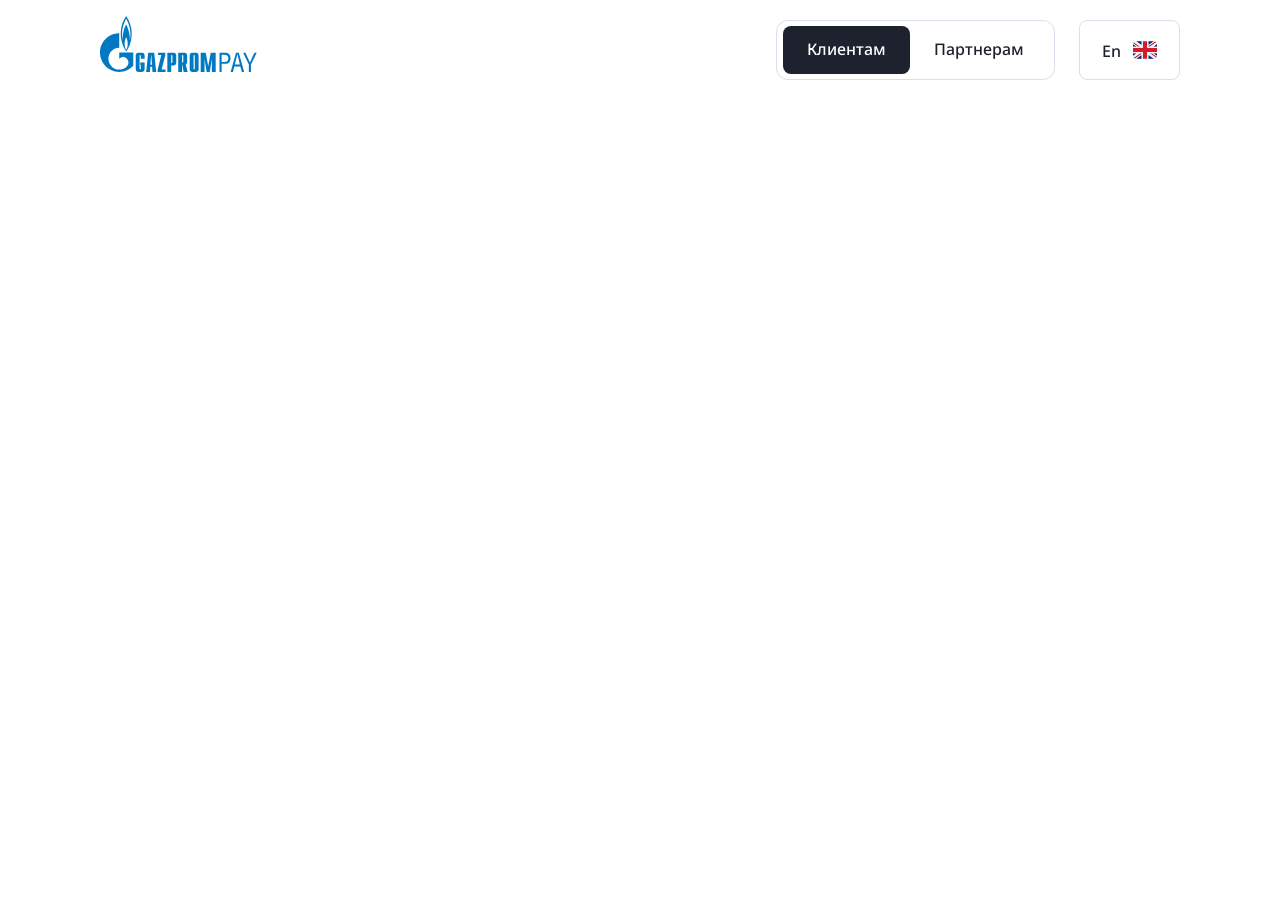
==== commit 905ee413: "сверстан подвал: дособрать social и english" ====
--- a/index.html
+++ b/index.html
@@ -6,9 +6,8 @@
   <meta name="viewport" content="width=device-width, initial-scale=1.0">
   <meta http-equiv="X-UA-Compatible" content="ie=edge">
   <link rel="stylesheet" href="css/style.css">
-  <title>Gazprom Pay</title>
+  <title>Страница перехода</title>
 </head>
-
 <body>
   <header class="header">
     <div class="container">
@@ -54,297 +53,30 @@
           </svg>
         </a>
         <div class="header__links">
-          <a class="btn" href="#">
+          <a class="btn" href="./clients.html">
             Клиентам
           </a>
-          <a class="btn btn--white" href="#">
+          <a class="btn btn--white" href="./parters.html">
             Партнерам
           </a>
         </div>
         <a class="btn btn--white header__btn" href="#" aria-label="Ссылка на английскую версию сайта">
-          <span class="header__btn-text">En</span>
-          <svg width="24" height="24" viewBox="0 0 24 24" fill="none" xmlns="http://www.w3.org/2000/svg">
-            <path
-              d="M0 6.03937V8.66671H3.752L0 6.03937ZM3.10933 20.6667H8.66667V16.7754L3.10933 20.6667ZM15.3333 16.776V20.6667H20.89L15.3333 16.776ZM0 15.3334V17.9607L3.75333 15.3334H0ZM20.8913 3.33337H15.3333V7.22471L20.8913 3.33337ZM24 17.9614V15.3334H20.246L24 17.9614ZM24 8.66671V6.03937L20.2473 8.66671H24ZM8.66667 3.33337H3.10933L8.66667 7.22471V3.33337Z"
-              fill="#00247D" />
-            <path
-              d="M16.76 15.3334L23.2347 19.8674C23.5509 19.5416 23.7781 19.1401 23.8947 18.7014L19.0847 15.3334H16.76ZM8.66667 15.3334H7.23934L0.765342 19.8667C1.11268 20.22 1.55801 20.4727 2.05734 20.59L8.66667 15.962V15.3334ZM15.3333 8.6667H16.7607L23.2347 4.13337C22.8814 3.77488 22.4336 3.52405 21.9433 3.41003L15.3333 8.03803V8.6667ZM7.23934 8.6667L0.765342 4.13337C0.449311 4.45935 0.221885 4.86073 0.104675 5.29937L4.91468 8.6667H7.23934Z"
-              fill="#CF1B2B" />
-            <path
-              d="M24 14H14V20.6667H15.3333V16.776L20.89 20.6667H21.3333C21.6875 20.6668 22.0381 20.5961 22.3646 20.4588C22.6911 20.3216 22.9869 20.1205 23.2347 19.8674L16.76 15.3334H19.0847L23.8947 18.7014C23.9567 18.4767 24 18.244 24 18V17.9614L20.246 15.3334H24V14ZM0 14V15.3334H3.75333L0 17.9607V18C0 18.7274 0.292667 19.3854 0.765333 19.8667L7.23933 15.3334H8.66667V15.962L2.05733 20.5894C2.25333 20.636 2.456 20.6667 2.66667 20.6667H3.10933L8.66667 16.7754V20.6667H10V14H0ZM24 6.00004C24.0004 5.30136 23.7254 4.63068 23.2347 4.13337L16.7607 8.66671H15.3333V8.03804L21.9433 3.41004C21.7436 3.36106 21.5389 3.33533 21.3333 3.33337H20.8913L15.3333 7.22471V3.33337H14V10H24V8.66671H20.2473L24 6.03937V6.00004ZM8.66667 3.33337V7.22471L3.10933 3.33337H2.66667C2.31242 3.33322 1.96171 3.40392 1.63519 3.5413C1.30866 3.67869 1.01291 3.88 0.765333 4.13337L7.23933 8.66671H4.91467L0.104667 5.29937C0.0385201 5.52718 0.00331561 5.76285 0 6.00004L0 6.03937L3.752 8.66671H0V10H10V3.33337H8.66667Z"
-              fill="#EEEEEE" />
-            <path d="M14 10V3.33337H10V10H0V14H10V20.6667H14V14H24V10H14Z" fill="#CF1B2B" />
+            <span class="header__btn-text">En</span>
+            <svg width="24" height="24" viewBox="0 0 24 24" fill="none" xmlns="http://www.w3.org/2000/svg">
+  <path
+    d="M0 6.03937V8.66671H3.752L0 6.03937ZM3.10933 20.6667H8.66667V16.7754L3.10933 20.6667ZM15.3333 16.776V20.6667H20.89L15.3333 16.776ZM0 15.3334V17.9607L3.75333 15.3334H0ZM20.8913 3.33337H15.3333V7.22471L20.8913 3.33337ZM24 17.9614V15.3334H20.246L24 17.9614ZM24 8.66671V6.03937L20.2473 8.66671H24ZM8.66667 3.33337H3.10933L8.66667 7.22471V3.33337Z"
+    fill="#00247D" />
+  <path
+    d="M16.76 15.3334L23.2347 19.8674C23.5509 19.5416 23.7781 19.1401 23.8947 18.7014L19.0847 15.3334H16.76ZM8.66667 15.3334H7.23934L0.765342 19.8667C1.11268 20.22 1.55801 20.4727 2.05734 20.59L8.66667 15.962V15.3334ZM15.3333 8.6667H16.7607L23.2347 4.13337C22.8814 3.77488 22.4336 3.52405 21.9433 3.41003L15.3333 8.03803V8.6667ZM7.23934 8.6667L0.765342 4.13337C0.449311 4.45935 0.221885 4.86073 0.104675 5.29937L4.91468 8.6667H7.23934Z"
+    fill="#CF1B2B" />
+  <path
+    d="M24 14H14V20.6667H15.3333V16.776L20.89 20.6667H21.3333C21.6875 20.6668 22.0381 20.5961 22.3646 20.4588C22.6911 20.3216 22.9869 20.1205 23.2347 19.8674L16.76 15.3334H19.0847L23.8947 18.7014C23.9567 18.4767 24 18.244 24 18V17.9614L20.246 15.3334H24V14ZM0 14V15.3334H3.75333L0 17.9607V18C0 18.7274 0.292667 19.3854 0.765333 19.8667L7.23933 15.3334H8.66667V15.962L2.05733 20.5894C2.25333 20.636 2.456 20.6667 2.66667 20.6667H3.10933L8.66667 16.7754V20.6667H10V14H0ZM24 6.00004C24.0004 5.30136 23.7254 4.63068 23.2347 4.13337L16.7607 8.66671H15.3333V8.03804L21.9433 3.41004C21.7436 3.36106 21.5389 3.33533 21.3333 3.33337H20.8913L15.3333 7.22471V3.33337H14V10H24V8.66671H20.2473L24 6.03937V6.00004ZM8.66667 3.33337V7.22471L3.10933 3.33337H2.66667C2.31242 3.33322 1.96171 3.40392 1.63519 3.5413C1.30866 3.67869 1.01291 3.88 0.765333 4.13337L7.23933 8.66671H4.91467L0.104667 5.29937C0.0385201 5.52718 0.00331561 5.76285 0 6.00004L0 6.03937L3.752 8.66671H0V10H10V3.33337H8.66667Z"
+    fill="#EEEEEE" />
+  <path d="M14 10V3.33337H10V10H0V14H10V20.6667H14V14H24V10H14Z" fill="#CF1B2B" />
           </svg>
         </a>
       </div>
     </div>
   </header>
-  <main>
-    <section class="hero">
-      <div class="container">
-        <div class="hero__wrapper">
-          <div class="hero__content">
-            <h1 class="hero__heading">
-              Оплачивайте <span class="hero__heading hero__heading--highlight">покупки</span> с&nbsp;Gazprom&nbsp;Pay
-            </h1>
-            <p class="hero__description">
-              Бесконтактная оплата картами &laquo;Мир&raquo; в&nbsp;магазинах и&nbsp;интернете в&nbsp;одно касание
-            </p>
-            <a class="hero__btn btn btn--second" href="#">
-              Регистрация в&nbsp;Gazprom Pay
-            </a>
-          </div>
-          <img class="hero__image" src="images/image-terminal.png" width="660" height="640"
-            alt="Телефон с Газпром пэй поднесён к терминалу">
-        </div>
-      </div>
-    </section>
-    <!-- Преимущества -->
-    <section class="advantages">
-      <div class="container">
-        <ul class="advantages__main-list">
-          <li class="advantages__main-item">
-            <div class="card-advantages card-advantages--heavenly">
-              <img class="card-advantages__image" src="images/image-mobile-application.png" width="588" height="520"
-                alt="Мобильное приложение Газпром пэй с биометрией">
-              <div class="card-advantages__content">
-                <h3 class="card-advantages__heading">
-                  Мобильное приложение
-                </h3>
-                <p class="card-advantages__description">
-                  Установите приложение для Android, чтобы платить смартфоном в&nbsp;одно касание
-                </p>
-                <a class="card-advantages__btn btn btn--white btn--third" href="#">
-                  Скачать приложение
-                </a>
-              </div>
-            </div>
-          </li>
-          <li class="advantages__main-item">
-            <div class="card-advantages card-advantages--purple card-advantages--reverse">
-              <div class="card-advantages__content">
-                <h3 class="card-advantages__heading">
-                  В&nbsp;чем преимущества?
-                </h3>
-                <p class="card-advantages__description">
-                  Удобный и&nbsp;безопасный способ оплаты. Можно расплачиваться за&nbsp;интернет-покупки картами любых
-                  банков без ввода реквизитов, а&nbsp;также платить бесконтактно картой &laquo;Мир&raquo;
-                  от&nbsp;Газпромбанка.
-                </p>
-              </div>
-              <img class="card-advantages__image" src="images/image-wallet.png" width="588" height="520"
-                alt="Кошелёк с логотипом Газпром пэй">
-            </div>
-          </li>
-        </ul>
-        <ul class="advantages__items-list">
-          <li class="advantages__item">
-            <div class="item-card">
-              <div class="item-card__wrapper-image">
-                <img class="item-card__image" src="images/item-card-like.svg" alt="Иллюстрация преимущества" width="32"
-                  height="32">
-              </div>
-              <h3 class="item-card__title">Удобно</h3>
-              <span class="item-card__description">Платите одним касанием на&nbsp;кассе</span>
-            </div>
-          </li>
-          <li class="advantages__item">
-            <div class="item-card">
-              <div class="item-card__wrapper-image">
-                <img class="item-card__image" src="images/item-card-time-update.svg" alt="Иллюстрация преимущества"
-                  width="32" height="32">
-              </div>
-              <h3 class="item-card__title">Быстро</h3>
-              <span class="item-card__description">Не&nbsp;нужно искать карту или вводить ее&nbsp;реквизиты для
-                оплаты</span>
-            </div>
-          </li>
-          <li class="advantages__item">
-            <div class="item-card">
-              <div class="item-card__wrapper-image">
-                <img class="item-card__image" src="images/item-card-security-protection.svg"
-                  alt="Иллюстрация преимущества" width="32" height="32">
-              </div>
-              <h3 class="item-card__title">Безопасно</h3>
-              <span class="item-card__description">Ваши данные под защитой Газпромбанка</span>
-            </div>
-          </li>
-        </ul>
-      </div>
-    </section>
-    <!-- Оплата -->
-    <section class="payment">
-      <div class="container">
-        <h2 class="payment__title">Как оплачивать с&nbsp;Gazprom Pay в&nbsp;интернете</h2>
-        <ul class="payment__items-list">
-          <li class="payment__item">
-            <div class="item-card">
-              <div class="item-card__wrapper-image">
-                <img class="item-card__image" src="images/item-card-icon1.svg" alt="Иллюстрация процесса оплаты"
-                  width="72" height="72">
-              </div>
-              <h3 class="item-card__title">Выберите оплату Gazprom Pay</h3>
-              <span class="item-card__description">на&nbsp;сайте магазина-партнера</span>
-            </div>
-          </li>
-          <li class="payment__item">
-            <div class="item-card">
-              <div class="item-card__wrapper-image">
-                <img class="item-card__image" src="images/item-card-icon2.svg" alt="Иллюстрация процесса оплаты"
-                  width="72" height="72">
-              </div>
-              <h3 class="item-card__title">Зарегистрируйтесь</h3>
-              <span class="item-card__description">и&nbsp;установите пароль</span>
-            </div>
-          </li>
-          <li class="payment__item">
-            <div class="item-card">
-              <div class="item-card__wrapper-image">
-                <img class="item-card__image" src="images/item-card-icon3.svg" alt="Иллюстрация процесса оплаты"
-                  width="72" height="72">
-              </div>
-              <h3 class="item-card__title">Добавьте любую карту</h3>
-              <span class="item-card__description">российских банков</span>
-            </div>
-          </li>
-          <li class="payment__item">
-            <div class="item-card">
-              <div class="item-card__wrapper-image">
-                <img class="item-card__image" src="images/item-card-icon4.svg" alt="Иллюстрация процесса оплаты"
-                  width="72" height="72">
-              </div>
-              <h3 class="item-card__title">Оплачивайте покупки</h3>
-              <span class="item-card__description">без ввода реквизитов карты</span>
-            </div>
-          </li>
-        </ul>
-      </div>
-    </section>
-    <!-- Размещение на сайтах -->
-    <section class="placement">
-      <div class="container">
-        <h2 class="placement__title">Кнопка оплаты Gazprom Pay уже на&nbsp;более 1000 сайтах</h2>
-        <ul class="placement__items-list">
-          <li class="placement__item">
-            <div class="item-card">
-              <div class="item-card__wrapper-image">
-                <img class="item-card__image" src="images/placement-fns.png" alt="Логотип ФНС" width="282" height="326">
-              </div>
-              <h3 class="item-card__title">ФНС</h3>
-              <span class="item-card__description">Федеральная налоговая служба</span>
-            </div>
-          </li>
-          <li class="placement__item">
-            <div class="item-card">
-              <div class="item-card__wrapper-image">
-                <img class="item-card__image" src="images/placement-soras.png" alt="Логотип СОГАС" width="282"
-                  height="326">
-              </div>
-              <h3 class="item-card__title">СОГАЗ</h3>
-              <span class="item-card__description">Лидер российского страхового рынка</span>
-            </div>
-          </li>
-          <li class="placement__item">
-            <div class="item-card">
-              <div class="item-card__wrapper-image">
-                <img class="item-card__image" src="images/placement-ntv-plus.png" alt="Логотип НТВ-Плюс" width="282"
-                  height="326">
-              </div>
-              <h3 class="item-card__title">НТВ-ПЛЮС</h3>
-              <span class="item-card__description">Оператор спутникового телевидения</span>
-            </div>
-          </li>
-          <li class="placement__item">
-            <div class="item-card">
-              <div class="item-card__wrapper-image">
-                <img class="item-card__image" src="images/placament-gosuslugi.png" alt="Логотип Госуслуги" width="282"
-                  height="326">
-              </div>
-              <h3 class="item-card__title">Госуслуги</h3>
-              <span class="item-card__description">Портал государственных услуг Российской Федерации</span>
-            </div>
-          </li>
-        </ul>
-      </div>
-    </section>
-
-  </main>
-  <footer class="footer">
-    <div class="container">
-
-      <div class="footer__wrapper">
-        <div class="footer__left">
-          <a class="footer__logo-link" href="#">
-            <svg xmlns="http://www.w3.org/2000/svg" width="157" height="56" fill="none">
-              <g fill="#0079C2" clip-path="url(#a)">
-                <path
-                  d="M121.624 55.966h-2.116V36.81h5.284c3.462 0 5.737 1.623 5.737 5.402 0 4.469-2.694 5.64-6.133 5.64h-2.776v8.118l.004-.004Zm0-10.031h2.06c2.906 0 4.651-.451 4.651-3.727 0-2.712-1.508-3.484-4.043-3.484h-2.668v7.211ZM136.031 36.81h2.802l5.34 19.156h-2.327l-1.505-5.506h-6l-1.4 5.506h-2.328l5.418-19.156Zm1.375 1.545h-.052l-2.509 10.191h5.022l-2.457-10.191h-.004ZM145.47 36.81l4.44 9.602 4.465-9.602h2.327l-5.736 11.732v7.424h-2.113v-7.424l-5.71-11.732h2.327ZM30.74 10.113C29.562 4.917 26.604.69 26.197 0c-.642.97-3.002 4.7-4.2 8.84-1.307 4.615-1.5 8.711-1.048 12.744.448 4.032 2.142 8.173 2.142 8.173.9 2.178 2.25 4.506 3.128 5.651 1.286-1.682 4.243-6.707 5.162-13.265.512-3.644.534-6.834-.641-12.034v.004Zm-4.543 24.001c-.578-1.1-1.479-3.193-1.564-6.427-.023-3.126 1.219-5.801 1.582-6.36.323.559 1.394 2.89 1.52 6.08.085 3.126-.942 5.584-1.542 6.707h.004Zm4.195-15.182c-.045 1.98-.278 4.073-.578 5.326.107-2.156-.149-5.196-.642-7.568-.492-2.373-1.886-6.338-2.998-8.174-1.026 1.746-2.293 5.178-2.957 8.151-.667 2.977-.685 6.577-.685 7.659-.175-.91-.62-4.156-.493-7.42.103-2.693.726-5.458 1.07-6.73 1.305-4.248 2.787-6.964 3.065-7.397.278.433 2.142 3.775 3.11 7.29.96 3.513 1.156 6.878 1.111 8.862" />
-                <path
-                  d="M28.198 36.62h-8.965v6.059s.015-.019.023-.026a5.388 5.388 0 0 1 7.652 0 5.474 5.474 0 0 1 0 7.703c-.007.008-.018.015-.026.026 0 0-.022.019-.03.03a10.722 10.722 0 0 1-7.611 3.16 10.761 10.761 0 0 1-7.642-3.186c-3.717-3.742-4.158-9.535-1.323-13.765.382-.57.823-1.116 1.323-1.62a10.742 10.742 0 0 1 7.642-3.185V17.253C8.612 17.253 0 25.926 0 36.625c0 10.698 8.616 19.368 19.24 19.368 5.541 0 10.533-2.358 14.046-6.133V36.62h-5.088ZM44.638 52.539c0 1.354-.167 3.458-2.857 3.458h-3.187c-2.695 0-2.858-2.104-2.858-3.458V40.087c0-1.354.163-3.458 2.858-3.458h3.187c2.694 0 2.857 2.104 2.857 3.458v2.738H40.79v-3.16c0-.332-.248-.637-.604-.637-.219 0-.604.138-.604.637v13.21c0 .496.385.638.604.638.356 0 .604-.306.604-.638v-4.242h-.578v-2.13h4.425v6.036ZM50.437 48.719l.66-9.68h.219l.66 9.68h-1.539Zm-4.261 7.278h3.765l.355-5.148h1.813l.36 5.148h3.764l-2.008-19.368h-6.048l-2.005 19.368h.004ZM57.666 53.56l3.684-14.522H58.05v-2.413h7.257v2.41l-3.684 14.477h3.906v2.485h-7.864V53.56ZM71.194 46.995V39.03h.496c.412 0 .716.359.716.97v6.029c0 .608-.3.97-.716.97h-.496v-.004Zm-3.85 9.001h3.85v-6.584h2.197c2.695 0 2.858-2.104 2.858-3.458V40.09c0-1.358-.163-3.458-2.858-3.458H67.34V56l.004-.004ZM82.08 46.413v-7.386h.498c.41 0 .715.358.715.97v5.45c0 .608-.304.966-.716.966h-.496Zm5.552 9.584-1.897-7.554c1.375-.552 1.4-1.828 1.4-2.354v-6.006c0-1.358-.162-3.458-2.857-3.458h-6.047v19.368h3.846v-7.166h.274l1.32 7.166h3.958l.003.004ZM94.766 52.874c0 .332-.249.635-.605.635-.218 0-.604-.139-.604-.635V39.665c0-.5.386-.638.605-.638.355 0 .603.306.603.638v13.21Zm-5.059-.34c0 1.355.167 3.459 2.861 3.459h3.187c2.694 0 2.857-2.104 2.857-3.458V40.083c0-1.354-.163-3.458-2.857-3.458h-3.187c-2.694 0-2.861 2.104-2.861 3.458v12.452ZM110.693 36.625h5.003v19.372h-3.846v-12.15h-.138l-1.978 12.15h-3.08l-1.979-12.15h-.137v12.15h-3.85V36.625h5.002l2.502 13.616 2.501-13.616Z" />
-              </g>
-              <defs>
-                <clipPath id="a">
-                  <path fill="#fff" d="M0 0h157v56H0z" />
-                </clipPath>
-              </defs>
-            </svg>
-          </a>
-          <div class="footer_items">
-            <p class="footer__phone-text">Бесплатно по России</p>
-            <a class="footer__phone-link" href="tel:88001000701">8&nbsp;800&nbsp;100 07&nbsp;01</a>
-          </div>
-          <div class="footer_items">
-            <p class="footer__phone-text">Бесплатно с&nbsp;мобильных</p>
-            <a class="footer__phone-link" href="tel:400">400</a>
-          </div>
-          <div class="footer_items">
-            <p class="footer__items-text">Есть жалобы и предложения?</p>
-            <button class="btn footer__btn btn--fourth" type="button">
-              Обратная связь
-            </button>
-          </div>
-        </div>
-
-        <div class="footer__center">
-          <div class="footer__connection">
-            <p class="footer__connection-text">Клиентам</p>
-            <a class="footer__connection-link" href="#">Регистрация в Gazprom Pay</a>
-          </div>
-          <div class="footer_connection">
-            <p class="footer__connection-text">Партнерам</p>
-            <a class="footer__connection-link" href="#">Подключение Gazprom Pay</a>
-          </div>
-        </div>
-        
-        <div class="footer__wrapper-right">
-
-        </div>
-      </div>
-
-      <div class="footer__wrapper">
-        <p class="footer__description">
-          Остались вопросы? Свяжитесь с&nbsp;нами:
-        </p>
-        <div class="footer__box">
-          <p class="footer__phone-text">
-            <a class="footer__phone-link" href="tel:88001000701">8&nbsp;800&nbsp;100 07&nbsp;01</a> бесплатно
-            по&nbsp;России
-          </p>
-          <p class="footer__phone-text">
-            <a class="footer__phone-link" href="tel:400">400</a> бесплатно с&nbsp;мобильного телефона по&nbsp;России
-          </p>
-        </div>
-        <button class="btn footer__btn btn--fourth" type="button">
-          Обратная связь
-        </button>
-        <p class="footer__copyright">
-          Сервис Gazprom Pay&nbsp;&mdash; это платежное решение, позволяющее быстро и&nbsp;безопасно оплачивать
-          онлайн-покупки. <a class="footer__copyright-link" href="#">Пользовательское соглашение</a>.
-          &copy;2022&nbsp;Gazprom Pay
-        </p>
-      </div>
-    </div>
-  </footer>
 </body>
-
 </html>
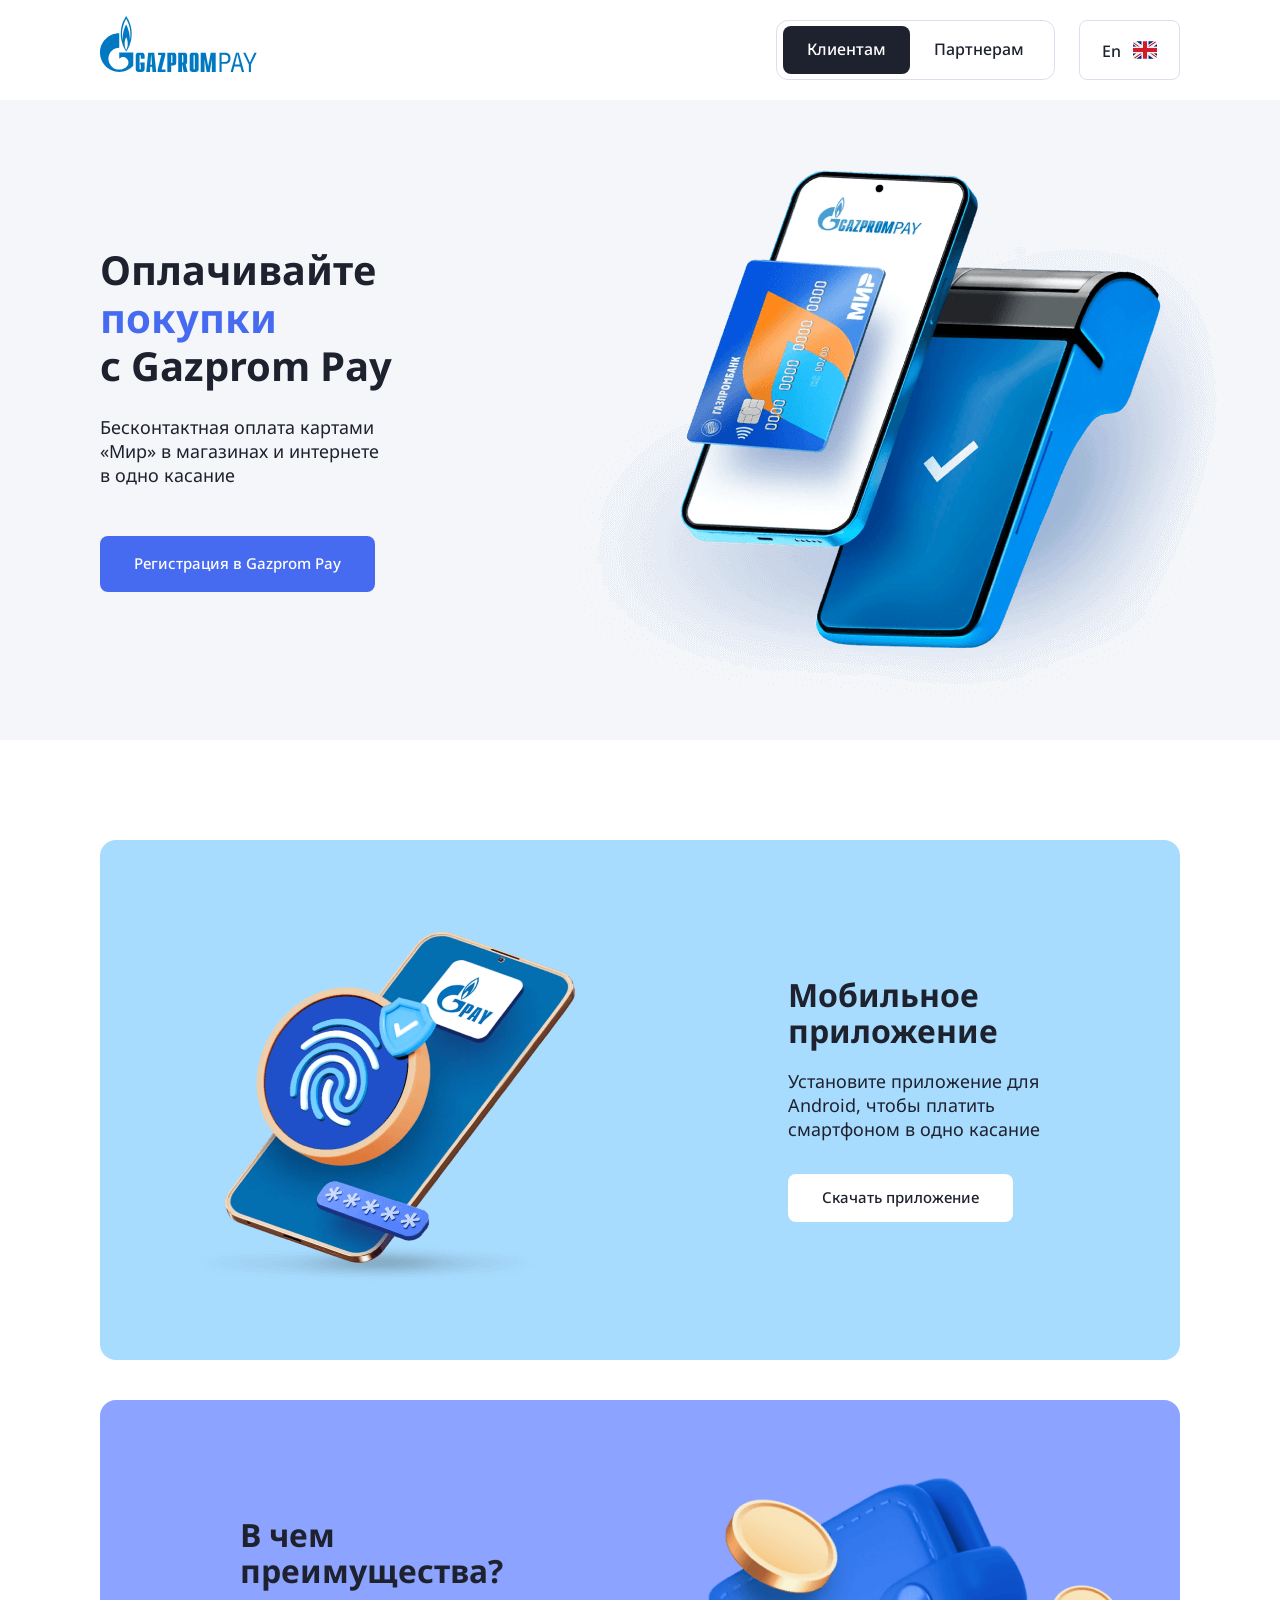
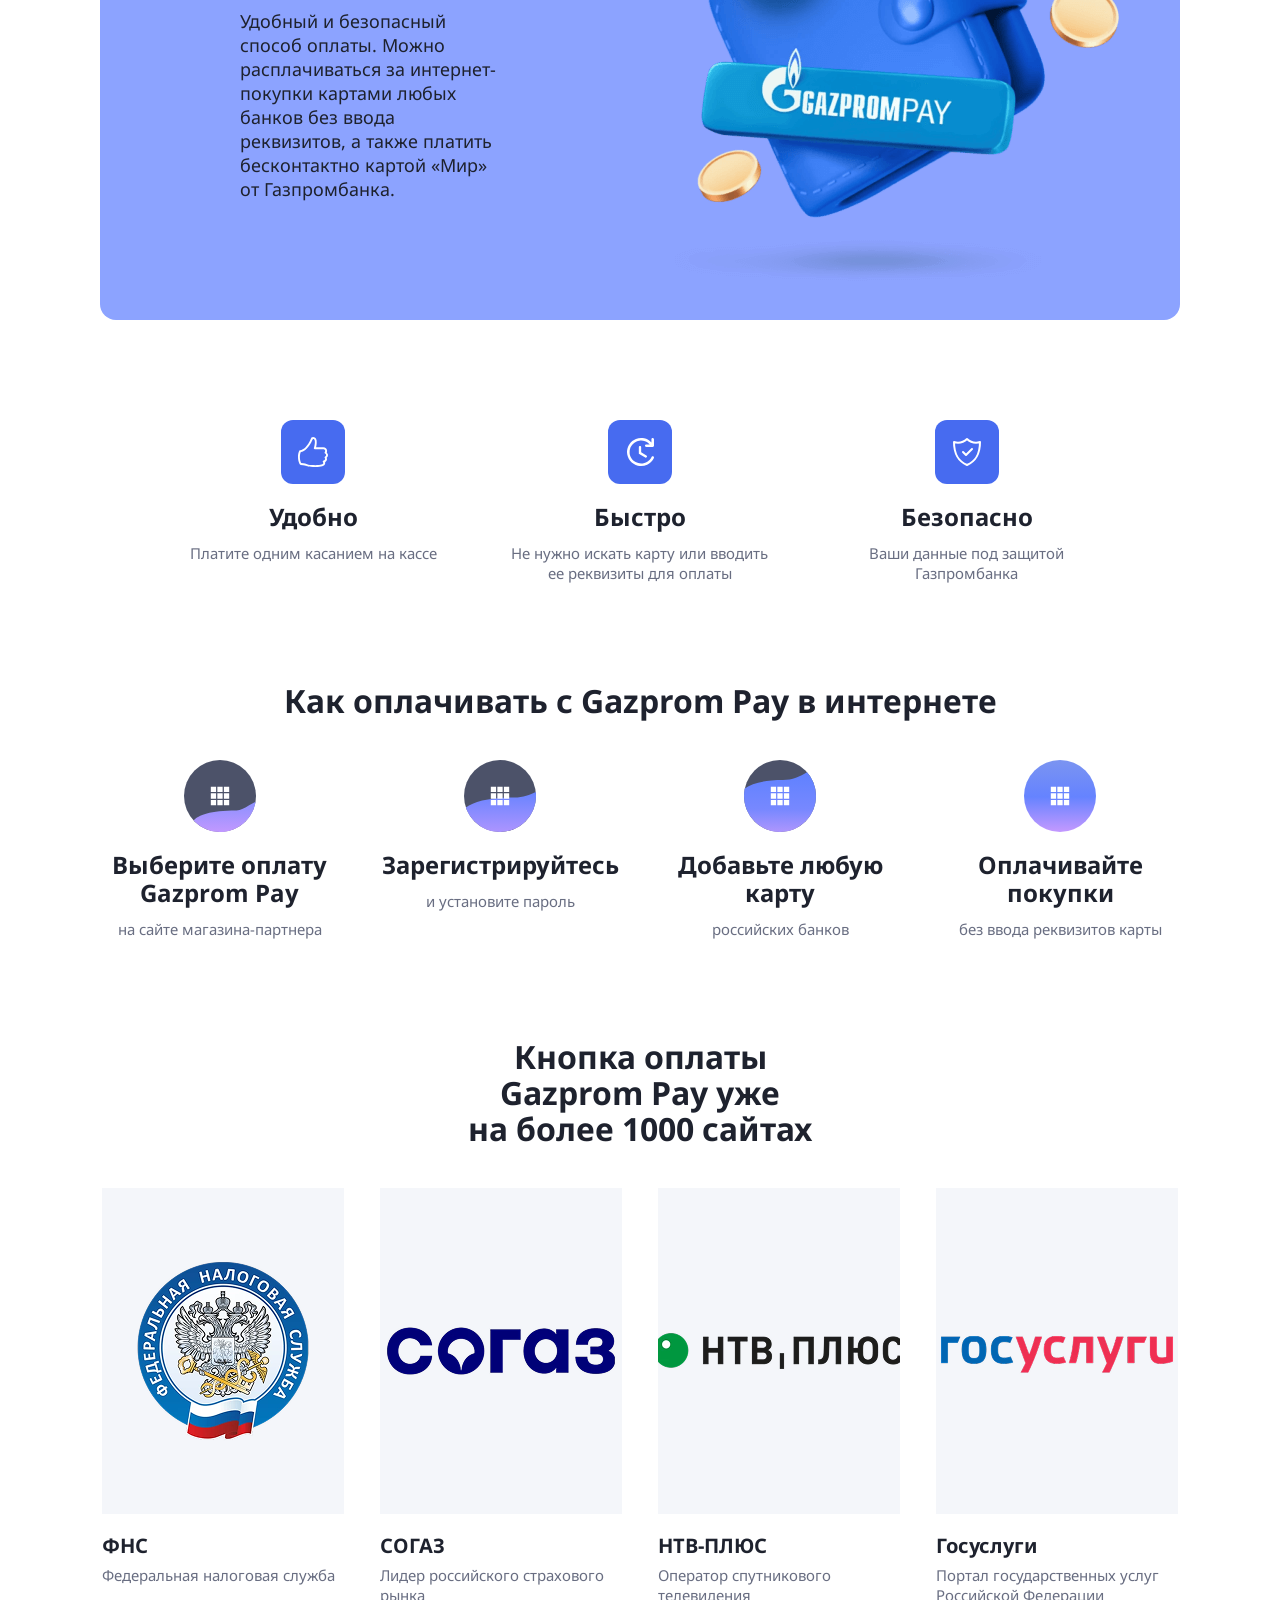
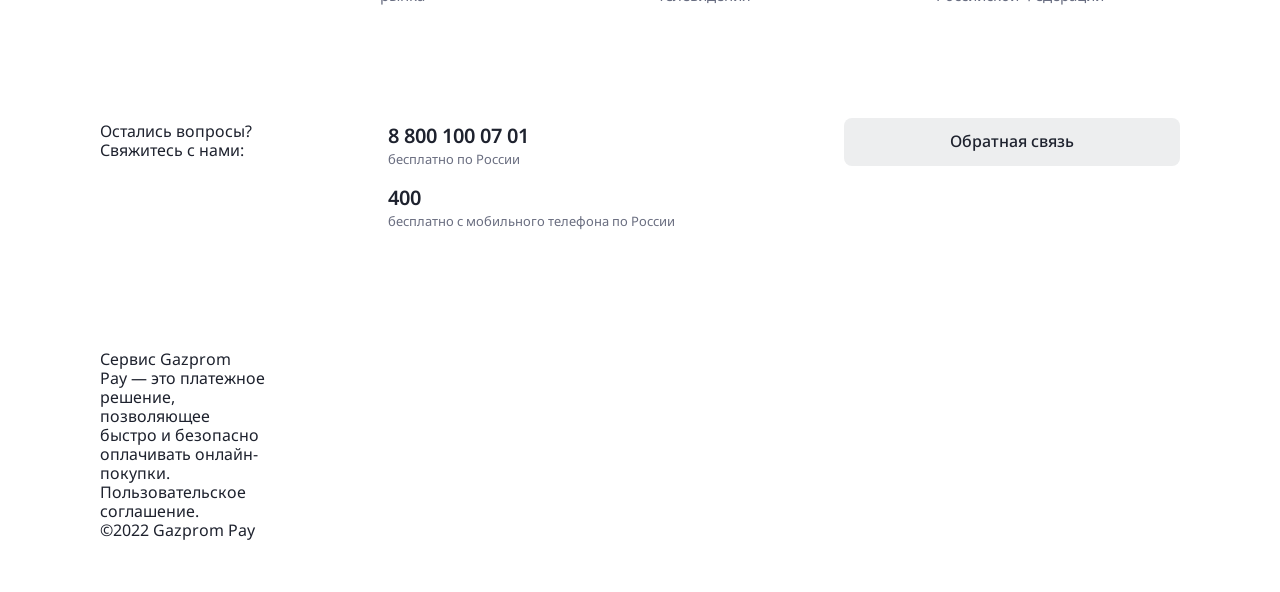
==== commit 5dd46de4: "Merge branch 'online' of https://github.com/bahovbor/students-3.3.0 into online" ====
--- a/index.html
+++ b/index.html
@@ -61,22 +61,227 @@
           </a>
         </div>
         <a class="btn btn--white header__btn" href="#" aria-label="Ссылка на английскую версию сайта">
-            <span class="header__btn-text">En</span>
-            <svg width="24" height="24" viewBox="0 0 24 24" fill="none" xmlns="http://www.w3.org/2000/svg">
-  <path
-    d="M0 6.03937V8.66671H3.752L0 6.03937ZM3.10933 20.6667H8.66667V16.7754L3.10933 20.6667ZM15.3333 16.776V20.6667H20.89L15.3333 16.776ZM0 15.3334V17.9607L3.75333 15.3334H0ZM20.8913 3.33337H15.3333V7.22471L20.8913 3.33337ZM24 17.9614V15.3334H20.246L24 17.9614ZM24 8.66671V6.03937L20.2473 8.66671H24ZM8.66667 3.33337H3.10933L8.66667 7.22471V3.33337Z"
-    fill="#00247D" />
-  <path
-    d="M16.76 15.3334L23.2347 19.8674C23.5509 19.5416 23.7781 19.1401 23.8947 18.7014L19.0847 15.3334H16.76ZM8.66667 15.3334H7.23934L0.765342 19.8667C1.11268 20.22 1.55801 20.4727 2.05734 20.59L8.66667 15.962V15.3334ZM15.3333 8.6667H16.7607L23.2347 4.13337C22.8814 3.77488 22.4336 3.52405 21.9433 3.41003L15.3333 8.03803V8.6667ZM7.23934 8.6667L0.765342 4.13337C0.449311 4.45935 0.221885 4.86073 0.104675 5.29937L4.91468 8.6667H7.23934Z"
-    fill="#CF1B2B" />
-  <path
-    d="M24 14H14V20.6667H15.3333V16.776L20.89 20.6667H21.3333C21.6875 20.6668 22.0381 20.5961 22.3646 20.4588C22.6911 20.3216 22.9869 20.1205 23.2347 19.8674L16.76 15.3334H19.0847L23.8947 18.7014C23.9567 18.4767 24 18.244 24 18V17.9614L20.246 15.3334H24V14ZM0 14V15.3334H3.75333L0 17.9607V18C0 18.7274 0.292667 19.3854 0.765333 19.8667L7.23933 15.3334H8.66667V15.962L2.05733 20.5894C2.25333 20.636 2.456 20.6667 2.66667 20.6667H3.10933L8.66667 16.7754V20.6667H10V14H0ZM24 6.00004C24.0004 5.30136 23.7254 4.63068 23.2347 4.13337L16.7607 8.66671H15.3333V8.03804L21.9433 3.41004C21.7436 3.36106 21.5389 3.33533 21.3333 3.33337H20.8913L15.3333 7.22471V3.33337H14V10H24V8.66671H20.2473L24 6.03937V6.00004ZM8.66667 3.33337V7.22471L3.10933 3.33337H2.66667C2.31242 3.33322 1.96171 3.40392 1.63519 3.5413C1.30866 3.67869 1.01291 3.88 0.765333 4.13337L7.23933 8.66671H4.91467L0.104667 5.29937C0.0385201 5.52718 0.00331561 5.76285 0 6.00004L0 6.03937L3.752 8.66671H0V10H10V3.33337H8.66667Z"
-    fill="#EEEEEE" />
-  <path d="M14 10V3.33337H10V10H0V14H10V20.6667H14V14H24V10H14Z" fill="#CF1B2B" />
+          <span class="header__btn-text">En</span>
+          <svg width="24" height="24" viewBox="0 0 24 24" fill="none" xmlns="http://www.w3.org/2000/svg">
+            <path
+              d="M0 6.03937V8.66671H3.752L0 6.03937ZM3.10933 20.6667H8.66667V16.7754L3.10933 20.6667ZM15.3333 16.776V20.6667H20.89L15.3333 16.776ZM0 15.3334V17.9607L3.75333 15.3334H0ZM20.8913 3.33337H15.3333V7.22471L20.8913 3.33337ZM24 17.9614V15.3334H20.246L24 17.9614ZM24 8.66671V6.03937L20.2473 8.66671H24ZM8.66667 3.33337H3.10933L8.66667 7.22471V3.33337Z"
+              fill="#00247D" />
+            <path
+              d="M16.76 15.3334L23.2347 19.8674C23.5509 19.5416 23.7781 19.1401 23.8947 18.7014L19.0847 15.3334H16.76ZM8.66667 15.3334H7.23934L0.765342 19.8667C1.11268 20.22 1.55801 20.4727 2.05734 20.59L8.66667 15.962V15.3334ZM15.3333 8.6667H16.7607L23.2347 4.13337C22.8814 3.77488 22.4336 3.52405 21.9433 3.41003L15.3333 8.03803V8.6667ZM7.23934 8.6667L0.765342 4.13337C0.449311 4.45935 0.221885 4.86073 0.104675 5.29937L4.91468 8.6667H7.23934Z"
+              fill="#CF1B2B" />
+            <path
+              d="M24 14H14V20.6667H15.3333V16.776L20.89 20.6667H21.3333C21.6875 20.6668 22.0381 20.5961 22.3646 20.4588C22.6911 20.3216 22.9869 20.1205 23.2347 19.8674L16.76 15.3334H19.0847L23.8947 18.7014C23.9567 18.4767 24 18.244 24 18V17.9614L20.246 15.3334H24V14ZM0 14V15.3334H3.75333L0 17.9607V18C0 18.7274 0.292667 19.3854 0.765333 19.8667L7.23933 15.3334H8.66667V15.962L2.05733 20.5894C2.25333 20.636 2.456 20.6667 2.66667 20.6667H3.10933L8.66667 16.7754V20.6667H10V14H0ZM24 6.00004C24.0004 5.30136 23.7254 4.63068 23.2347 4.13337L16.7607 8.66671H15.3333V8.03804L21.9433 3.41004C21.7436 3.36106 21.5389 3.33533 21.3333 3.33337H20.8913L15.3333 7.22471V3.33337H14V10H24V8.66671H20.2473L24 6.03937V6.00004ZM8.66667 3.33337V7.22471L3.10933 3.33337H2.66667C2.31242 3.33322 1.96171 3.40392 1.63519 3.5413C1.30866 3.67869 1.01291 3.88 0.765333 4.13337L7.23933 8.66671H4.91467L0.104667 5.29937C0.0385201 5.52718 0.00331561 5.76285 0 6.00004L0 6.03937L3.752 8.66671H0V10H10V3.33337H8.66667Z"
+              fill="#EEEEEE" />
+            <path d="M14 10V3.33337H10V10H0V14H10V20.6667H14V14H24V10H14Z" fill="#CF1B2B" />
           </svg>
         </a>
       </div>
     </div>
   </header>
+  <main>
+    <section class="hero">
+      <div class="container">
+        <div class="hero__wrapper">
+          <div class="hero__content">
+            <h1 class="hero__heading">
+              Оплачивайте <span class="hero__heading hero__heading--highlight">покупки</span> с&nbsp;Gazprom&nbsp;Pay
+            </h1>
+            <p class="hero__description">
+              Бесконтактная оплата картами &laquo;Мир&raquo; в&nbsp;магазинах и&nbsp;интернете в&nbsp;одно касание
+            </p>
+            <a class="hero__btn btn btn--second" href="#">
+              Регистрация в&nbsp;Gazprom Pay
+            </a>
+          </div>
+          <img class="hero__image" src="images/image-terminal.png" width="660" height="640"
+            alt="Телефон с Газпром пэй поднесён к терминалу">
+        </div>
+      </div>
+    </section>
+    <!-- Преимущества -->
+    <section class="advantages">
+      <div class="container">
+        <ul class="advantages__main-list">
+          <li class="advantages__main-item">
+            <div class="card-advantages card-advantages--heavenly">
+              <img class="card-advantages__image" src="images/image-mobile-application.png" width="588" height="520"
+                alt="Мобильное приложение Газпром пэй с биометрией">
+              <div class="card-advantages__content">
+                <h3 class="card-advantages__heading">
+                  Мобильное приложение
+                </h3>
+                <p class="card-advantages__description">
+                  Установите приложение для Android, чтобы платить смартфоном в&nbsp;одно касание
+                </p>
+                <a class="card-advantages__btn btn btn--white btn--third" href="#">
+                  Скачать приложение
+                </a>
+              </div>
+            </div>
+          </li>
+          <li class="advantages__main-item">
+            <div class="card-advantages card-advantages--purple card-advantages--reverse">
+              <div class="card-advantages__content">
+                <h3 class="card-advantages__heading">
+                  В&nbsp;чем преимущества?
+                </h3>
+                <p class="card-advantages__description">
+                  Удобный и&nbsp;безопасный способ оплаты. Можно расплачиваться за&nbsp;интернет-покупки картами любых
+                  банков без ввода реквизитов, а&nbsp;также платить бесконтактно картой &laquo;Мир&raquo;
+                  от&nbsp;Газпромбанка.
+                </p>
+              </div>
+              <img class="card-advantages__image" src="images/image-wallet.png" width="588" height="520"
+                alt="Кошелёк с логотипом Газпром пэй">
+            </div>
+          </li>
+        </ul>
+        <ul class="advantages__items-list">
+          <li class="advantages__item">
+            <div class="item-card">
+              <div class="item-card__wrapper-image">
+                <img class="item-card__image" src="images/item-card-like.svg" alt="Иллюстрация преимущества" width="32" height="32">
+              </div>
+              <h3 class="item-card__title">Удобно</h3>
+              <span class="item-card__description">Платите одним касанием на&nbsp;кассе</span>
+            </div>
+          </li>
+          <li class="advantages__item">
+            <div class="item-card">
+              <div class="item-card__wrapper-image">
+                <img class="item-card__image" src="images/item-card-time-update.svg" alt="Иллюстрация преимущества" width="32" height="32">
+              </div>
+              <h3 class="item-card__title">Быстро</h3>
+              <span class="item-card__description">Не&nbsp;нужно искать карту или вводить ее&nbsp;реквизиты для оплаты</span>
+            </div>
+          </li>
+          <li class="advantages__item">
+            <div class="item-card">
+              <div class="item-card__wrapper-image">
+                <img class="item-card__image" src="images/item-card-security-protection.svg" alt="Иллюстрация преимущества" width="32" height="32">
+              </div>
+              <h3 class="item-card__title">Безопасно</h3>
+              <span class="item-card__description">Ваши данные под защитой Газпромбанка</span>
+            </div>
+          </li>
+        </ul>
+      </div>
+    </section>
+    <!-- Оплата -->
+    <section class="payment">
+      <div class="container">
+        <h2 class="payment__title">Как оплачивать с&nbsp;Gazprom Pay в&nbsp;интернете</h2>
+          <ul class="payment__items-list">
+            <li class="payment__item">
+              <div class="item-card">
+                <div class="item-card__wrapper-image">
+                  <img class="item-card__image" src="images/item-card-icon1.svg" alt="Иллюстрация процесса оплаты" width="72" height="72">
+                </div>
+                <h3 class="item-card__title">Выберите оплату Gazprom Pay</h3>
+                <span class="item-card__description">на&nbsp;сайте магазина-партнера</span>
+              </div>
+            </li>
+            <li class="payment__item">
+              <div class="item-card">
+                <div class="item-card__wrapper-image">
+                  <img class="item-card__image" src="images/item-card-icon2.svg" alt="Иллюстрация процесса оплаты" width="72" height="72">
+                </div>
+                <h3 class="item-card__title">Зарегистрируйтесь</h3>
+                <span class="item-card__description">и&nbsp;установите пароль</span>
+              </div>
+            </li>
+            <li class="payment__item">
+              <div class="item-card">
+                <div class="item-card__wrapper-image">
+                  <img class="item-card__image" src="images/item-card-icon3.svg" alt="Иллюстрация процесса оплаты" width="72" height="72">
+                </div>
+                <h3 class="item-card__title">Добавьте любую карту</h3>
+                <span class="item-card__description">российских банков</span>
+              </div>
+            </li>
+            <li class="payment__item">
+              <div class="item-card">
+                <div class="item-card__wrapper-image">
+                  <img class="item-card__image" src="images/item-card-icon4.svg" alt="Иллюстрация процесса оплаты" width="72" height="72">
+                </div>
+                <h3 class="item-card__title">Оплачивайте покупки</h3>
+                <span class="item-card__description">без ввода реквизитов карты</span>
+              </div>
+            </li>
+          </ul>
+      </div>
+    </section>
+    <!-- Размещение на сайтах -->
+    <section class="placement">
+      <div class="container">
+        <h2 class="placement__title">Кнопка оплаты Gazprom Pay уже на&nbsp;более 1000 сайтах</h2>
+          <ul class="placement__items-list">
+            <li class="placement__item">
+              <div class="item-card">
+                <div class="item-card__wrapper-image">
+                  <img class="item-card__image" src="images/placement-fns.png" alt="Логотип ФНС" width="282" height="326">
+                </div>
+                <h3 class="item-card__title">ФНС</h3>
+                <span class="item-card__description">Федеральная налоговая служба</span>
+              </div>
+            </li>
+            <li class="placement__item">
+              <div class="item-card">
+                <div class="item-card__wrapper-image">
+                  <img class="item-card__image" src="images/placement-soras.png" alt="Логотип СОГАС" width="282" height="326">
+                </div>
+                <h3 class="item-card__title">СОГАЗ</h3>
+                <span class="item-card__description">Лидер российского страхового рынка</span>
+              </div>
+            </li>
+            <li class="placement__item">
+              <div class="item-card">
+                <div class="item-card__wrapper-image">
+                  <img class="item-card__image" src="images/placement-ntv-plus.png" alt="Логотип НТВ-Плюс" width="282" height="326">
+                </div>
+                <h3 class="item-card__title">НТВ-ПЛЮС</h3>
+                <span class="item-card__description">Оператор спутникового телевидения</span>
+              </div>
+            </li>
+            <li class="placement__item">
+              <div class="item-card">
+                <div class="item-card__wrapper-image">
+                  <img class="item-card__image" src="images/placament-gosuslugi.png" alt="Логотип Госуслуги" width="282" height="326">
+                </div>
+                <h3 class="item-card__title">Госуслуги</h3>
+                <span class="item-card__description">Портал государственных услуг Российской Федерации</span>
+              </div>
+            </li>
+          </ul>
+      </div>
+    </section>
+
+  </main>
+  <footer class="footer">
+    <div class="container">
+      <div class="footer__wrapper">
+        <p class="footer__description">
+          Остались вопросы? Свяжитесь с&nbsp;нами:
+        </p>
+        <div class="footer__box">
+          <p class="footer__phone-text">
+            <a class="footer__phone-link" href="tel:88001000701">8&nbsp;800&nbsp;100 07&nbsp;01</a> бесплатно
+            по&nbsp;России
+          </p>
+          <p class="footer__phone-text">
+            <a class="footer__phone-link" href="tel:400">400</a> бесплатно с&nbsp;мобильного телефона по&nbsp;России
+          </p>
+        </div>
+        <button class="btn footer__btn btn--fourth" type="button">
+          Обратная связь
+        </button>
+        <p class="footer__copyright">
+          Сервис Gazprom Pay&nbsp;&mdash; это платежное решение, позволяющее быстро и&nbsp;безопасно оплачивать
+          онлайн-покупки. <a class="footer__copyright-link" href="#">Пользовательское соглашение</a>.
+          &copy;2022&nbsp;Gazprom Pay
+        </p>
+      </div>
+    </div>
+  </footer>
 </body>
 </html>
